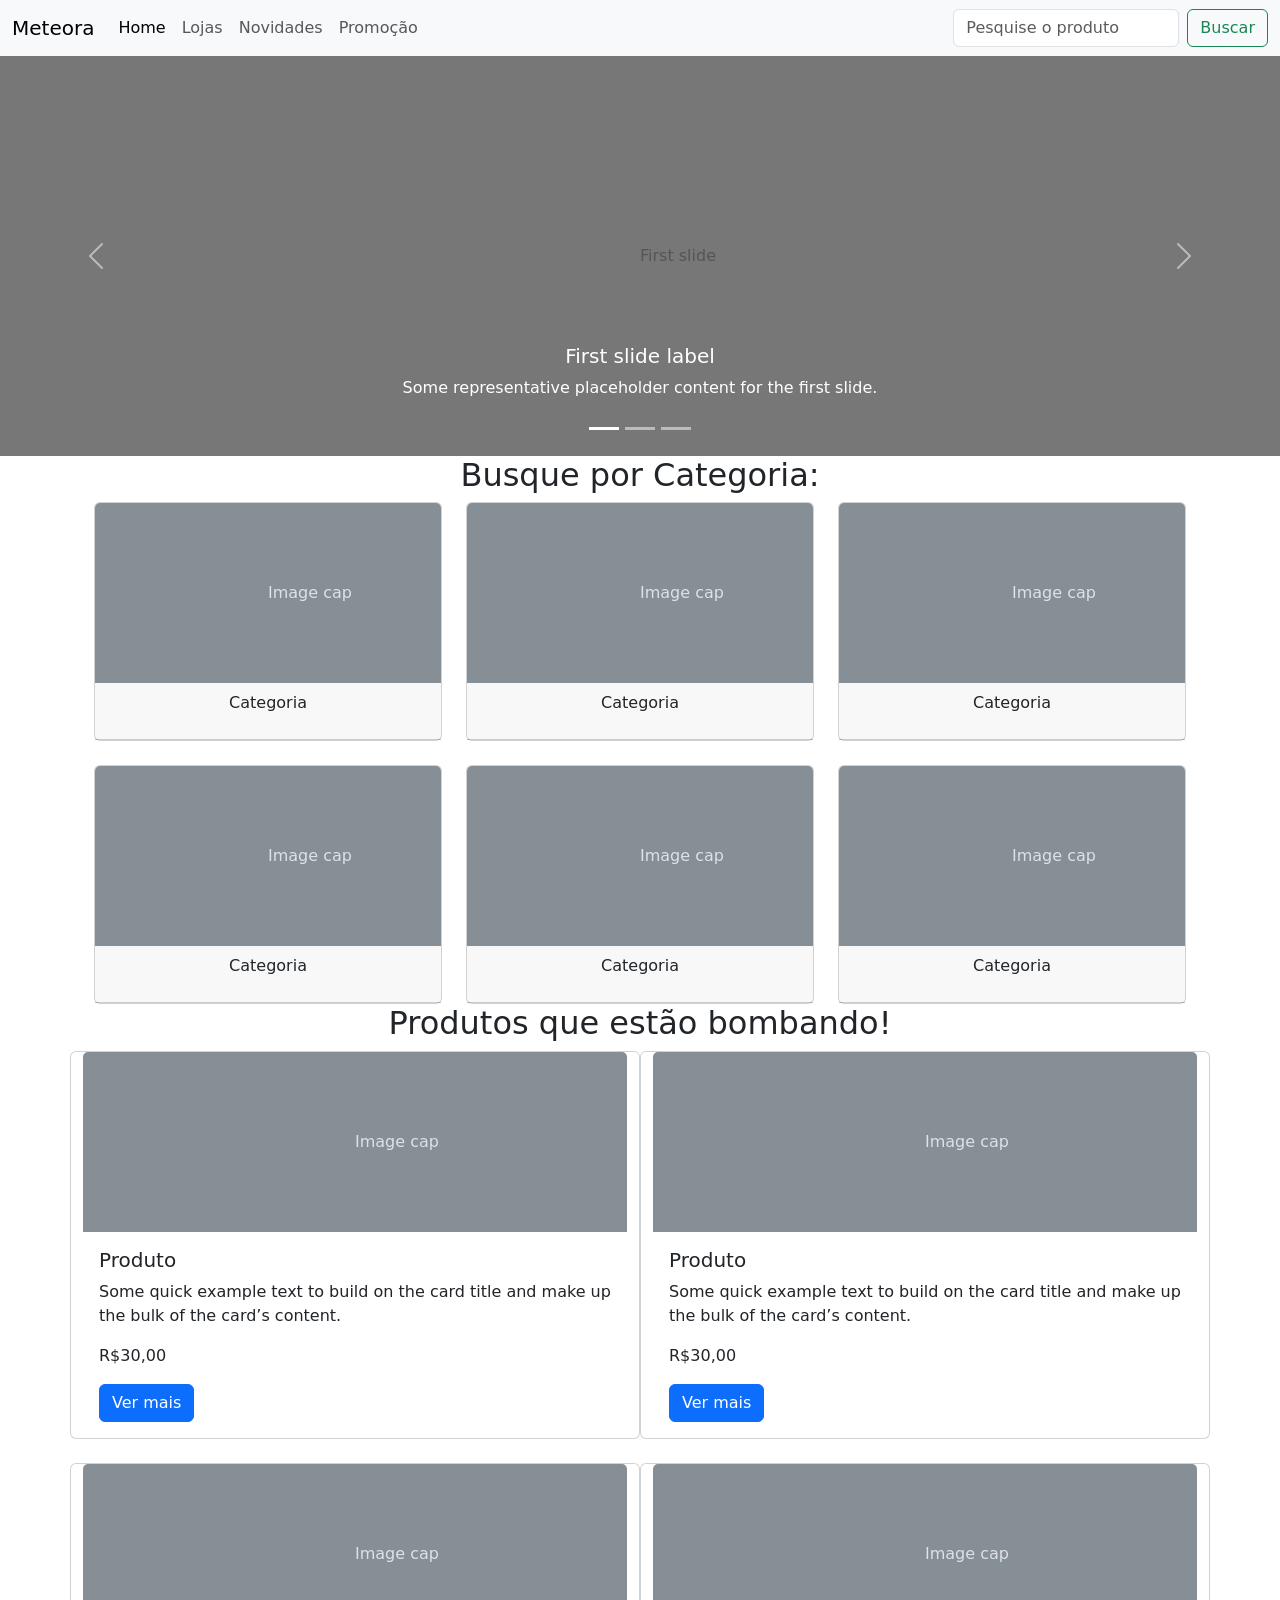
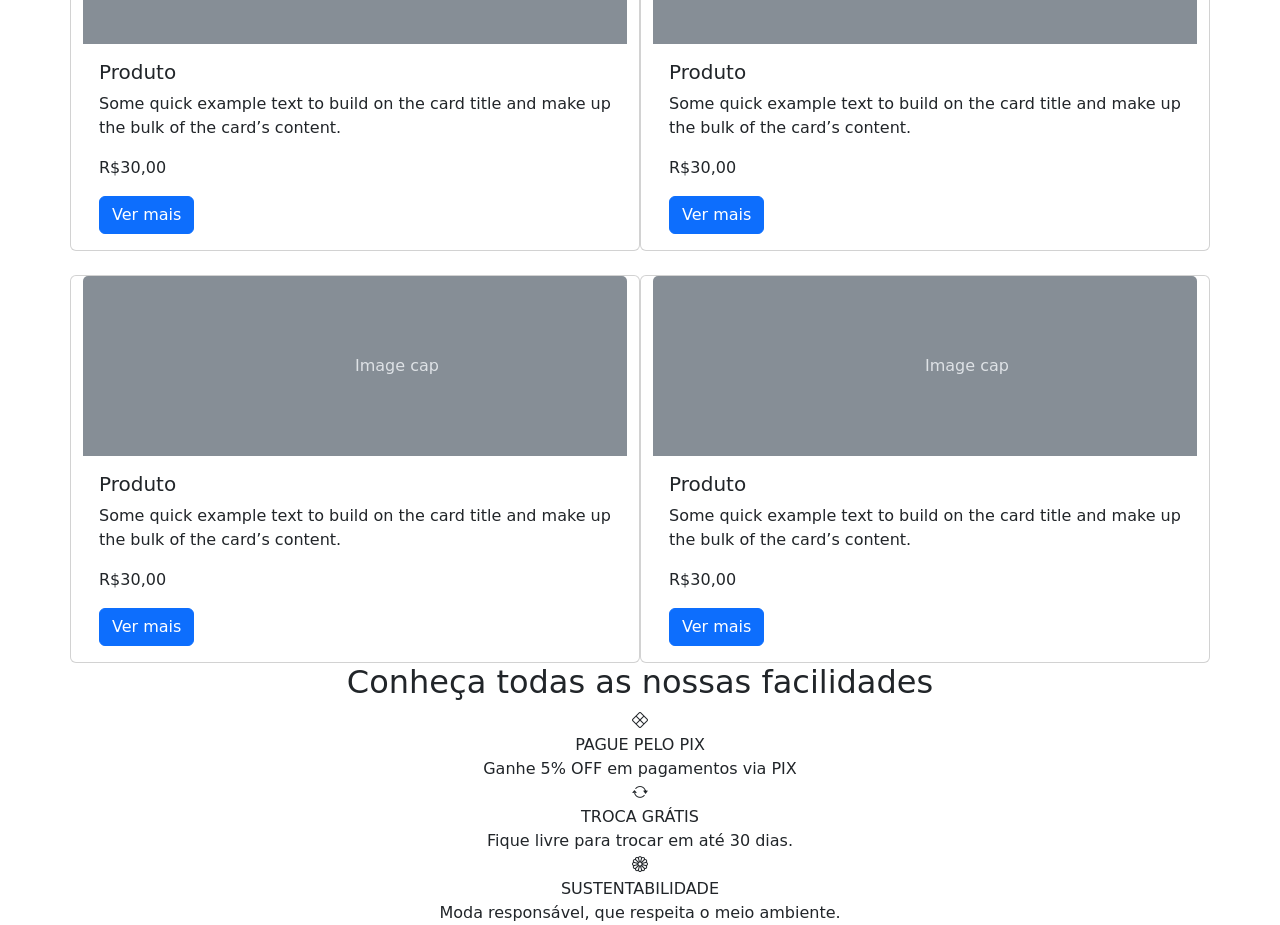
==== index.html @ 8bb3e73a "Adicionando arquivos iniciais" ====
<!DOCTYPE html>
<html lang="pt_BR">

<head>
    <meta charset="UTF-8">
    <meta name="viewport" content="width=device-width, initial-scale=1.0">
    <title>Meteora</title>
    <link rel="stylesheet" href="https://cdn.jsdelivr.net/npm/bootstrap-icons@1.13.1/font/bootstrap-icons.min.css">
    <link href="https://cdn.jsdelivr.net/npm/bootstrap@5.3.8/dist/css/bootstrap.min.css" rel="stylesheet"
        integrity="sha384-sRIl4kxILFvY47J16cr9ZwB07vP4J8+LH7qKQnuqkuIAvNWLzeN8tE5YBujZqJLB" crossorigin="anonymous">

</head>

<body>

    <nav class="navbar navbar-expand-md bg-body-tertiary">
        <div class="container-fluid">
            <a class="navbar-brand" href="#">Meteora</a>
            <button class="navbar-toggler" type="button" data-bs-toggle="collapse"
                data-bs-target="#navbarSupportedContent" aria-controls="navbarSupportedContent" aria-expanded="false"
                aria-label="Toggle navigation">
                <span class="navbar-toggler-icon"></span>
            </button>
            <div class="collapse navbar-collapse" id="navbarSupportedContent">
                <ul class="navbar-nav me-auto">
                    <li class="nav-item">
                        <a class="nav-link active" aria-current="page" href="#">Home</a>
                    </li>
                    <li class="nav-item">
                        <a class="nav-link" href="#">Lojas</a>
                    </li>
                    <li class="nav-item">
                        <a class="nav-link" href="#">Novidades</a>
                    </li>
                    <li class="nav-item">
                        <a class="nav-link" href="#">Promoção</a>
                    </li>
                    <!-- <li class="nav-item dropdown">
                    <a class="nav-link dropdown-toggle" href="#" role="button" data-bs-toggle="dropdown" aria-expanded="false">
                        Dropdown
                    </a>
                    <ul class="dropdown-menu">
                        <li><a class="dropdown-item" href="#">Action</a></li>
                        <li><a class="dropdown-item" href="#">Another action</a></li>
                        <li><hr class="dropdown-divider"></li>
                        <li><a class="dropdown-item" href="#">Something else here</a></li>
                    </ul>
                    </li> -->

                </ul>
                <form class="d-flex" role="search">
                    <input class="form-control me-2" type="search" placeholder="Pesquise o produto"
                        aria-label="Sear    ch" />
                    <button class="btn btn-outline-success" type="submit">Buscar</button>
                </form>
            </div>
        </div>
    </nav>

    <div id="carouselExampleCaptions" class="carousel slide" data-bs-ride="carousel">
        <div class="carousel-indicators">
            <button type="button" data-bs-target="#carouselExampleCaptions" data-bs-slide-to="0" class="active"
                aria-current="true" aria-label="Slide 1"></button>
            <button type="button" data-bs-target="#carouselExampleCaptions" data-bs-slide-to="1"
                aria-label="Slide 2"></button>
            <button type="button" data-bs-target="#carouselExampleCaptions" data-bs-slide-to="2"
                aria-label="Slide 3"></button>
        </div>
        <div class="carousel-inner">
            <div class="carousel-item active">
                <svg aria-label="Placeholder: First slide"
                    class="bd-placeholder-img bd-placeholder-img-lg d-block w-100" height="400"
                    preserveAspectRatio="xMidYMid slice" role="img" width="800" xmlns="http://www.w3.org/2000/svg">
                    <title>Placeholder</title>
                    <rect width="100%" height="100%" fill="#777"></rect><text x="50%" y="50%" fill="#555"
                        dy=".3em">First slide</text>
                </svg>
                <div class="carousel-caption d-none d-md-block">
                    <h5>First slide label</h5>
                    <p>Some representative placeholder content for the first slide.</p>
                </div>
            </div>
            <div class="carousel-item">
                <svg aria-label="Placeholder: Second slide"
                    class="bd-placeholder-img bd-placeholder-img-lg d-block w-100" height="400"
                    preserveAspectRatio="xMidYMid slice" role="img" width="800" xmlns="http://www.w3.org/2000/svg">
                    <title>Placeholder</title>
                    <rect width="100%" height="100%" fill="#666"></rect><text x="50%" y="50%" fill="#444"
                        dy=".3em">Second slide</text>
                </svg>
                <div class="carousel-caption d-none d-md-block">
                    <h5>Second slide label</h5>
                    <p>Some representative placeholder content for the second slide.</p>
                </div>
            </div>
            <div class="carousel-item">
                <svg aria-label="Placeholder: Third slide"
                    class="bd-placeholder-img bd-placeholder-img-lg d-block w-100" height="400"
                    preserveAspectRatio="xMidYMid slice" role="img" width="800" xmlns="http://www.w3.org/2000/svg">
                    <title>Placeholder</title>
                    <rect width="100%" height="100%" fill="#555"></rect><text x="50%" y="50%" fill="#333"
                        dy=".3em">Third slide</text>
                </svg>
                <div class="carousel-caption d-none d-md-block">
                    <h5>Third slide label</h5>
                    <p>Some representative placeholder content for the third slide.</p>
                </div>
            </div>
        </div>
        <button class="carousel-control-prev" type="button" data-bs-target="#carouselExampleCaptions"
            data-bs-slide="prev">
            <span class="carousel-control-prev-icon" aria-hidden="true"></span>
            <span class="visually-hidden">Previous</span>
        </button>
        <button class="carousel-control-next" type="button" data-bs-target="#carouselExampleCaptions"
            data-bs-slide="next">
            <span class="carousel-control-next-icon" aria-hidden="true"></span>
            <span class="visually-hidden">Next</span>
        </button>
    </div>

    <h2 class="text-center">Busque por Categoria:</h2>

    <div class="container row mx-auto g-4">
        <div class="col-6 col-md-4 col-xxl-2">
            <div class="card">
                <svg aria-label="Placeholder: Image cap" class="bd-placeholder-img card-img-top" height="180"
                    preserveAspectRatio="xMidYMid slice" role="img" width="100%" xmlns="http://www.w3.org/2000/svg">
                    <title>Placeholder</title>
                    <rect width="100%" height="100%" fill="#868e96"></rect><text x="50%" y="50%" fill="#dee2e6"
                        dy=".3em">Image cap</text>
                </svg>

                <div class="card-header">
                    <p class="text-center">Categoria</p>
                </div>
            </div>
        </div>

        <div class="col-6 col-md-4 col-xxl-2">
            <div class="card">
                <svg aria-label="Placeholder: Image cap" class="bd-placeholder-img card-img-top" height="180"
                    preserveAspectRatio="xMidYMid slice" role="img" width="100%" xmlns="http://www.w3.org/2000/svg">
                    <title>Placeholder</title>
                    <rect width="100%" height="100%" fill="#868e96"></rect><text x="50%" y="50%" fill="#dee2e6"
                        dy=".3em">Image cap</text>
                </svg>

                <div class="card-header">
                    <p class="text-center">Categoria</p>
                </div>
            </div>
        </div>


        <div class="col-6 col-md-4 col-xxl-2">
            <div class="card">
                <svg aria-label="Placeholder: Image cap" class="bd-placeholder-img card-img-top" height="180"
                    preserveAspectRatio="xMidYMid slice" role="img" width="100%" xmlns="http://www.w3.org/2000/svg">
                    <title>Placeholder</title>
                    <rect width="100%" height="100%" fill="#868e96"></rect><text x="50%" y="50%" fill="#dee2e6"
                        dy=".3em">Image cap</text>
                </svg>

                <div class="card-header">
                    <p class="text-center">Categoria</p>
                </div>
            </div>
        </div>


        <div class="col-6 col-md-4 col-xxl-2">
            <div class="card">
                <svg aria-label="Placeholder: Image cap" class="bd-placeholder-img card-img-top" height="180"
                    preserveAspectRatio="xMidYMid slice" role="img" width="100%" xmlns="http://www.w3.org/2000/svg">
                    <title>Placeholder</title>
                    <rect width="100%" height="100%" fill="#868e96"></rect><text x="50%" y="50%" fill="#dee2e6"
                        dy=".3em">Image cap</text>
                </svg>

                <div class="card-header">
                    <p class="text-center">Categoria</p>
                </div>
            </div>
        </div>


        <div class="col-6 col-md-4 col-xxl-2">
            <div class="card">
                <svg aria-label="Placeholder: Image cap" class="bd-placeholder-img card-img-top" height="180"
                    preserveAspectRatio="xMidYMid slice" role="img" width="100%" xmlns="http://www.w3.org/2000/svg">
                    <title>Placeholder</title>
                    <rect width="100%" height="100%" fill="#868e96"></rect><text x="50%" y="50%" fill="#dee2e6"
                        dy=".3em">Image cap</text>
                </svg>

                <div class="card-header">
                    <p class="text-center">Categoria</p>
                </div>
            </div>
        </div>


        <div class="col-6 col-md-4 col-xxl-2">
            <div class="card">
                <svg aria-label="Placeholder: Image cap" class="bd-placeholder-img card-img-top" height="180"
                    preserveAspectRatio="xMidYMid slice" role="img" width="100%" xmlns="http://www.w3.org/2000/svg">
                    <title>Placeholder</title>
                    <rect width="100%" height="100%" fill="#868e96"></rect><text x="50%" y="50%" fill="#dee2e6"
                        dy=".3em">Image cap</text>
                </svg>

                <div class="card-header">
                    <p class="text-center">Categoria</p>
                </div>
            </div>
        </div>

    </div>

    <h2 class="text-center">Produtos que estão bombando!</h2>

    <div class="container mx-auto">
        <!-- row cria uma linha no sistema de grids do Bootstrap, ajuda a alinahr os cards lado a lado de forma organizada -->
        <!-- mx-auto centraliza o elemento horizontalmente na pagina, ajustando as margens esquerda e direita para automático -->
        <!-- g-4 (gutter 4) define o espaçamento entre os elementos filhos, o numero 4 representa o tamanho desse espaçamento  -->
        <div class="row g-4">
            <div class="card col-12 col-md-6 col-xxl-4">
                <svg aria-label="Placeholder: Image cap" class="bd-placeholder-img card-img-top" height="180"
                    preserveAspectRatio="xMidYMid slice" role="img" width="100%" xmlns="http://www.w3.org/2000/svg">
                    <title>Placeholder</title>
                    <rect width="100%" height="100%" fill="#868e96"></rect><text x="50%" y="50%" fill="#dee2e6"
                        dy=".3em">Image cap</text>
                </svg>
                <div class="card-body">
                    <h5 class="card-title">Produto</h5>
                    <p class="card-text">Some quick example text to build on the card title and make up the bulk of the
                        card’s content.</p>
                    <p>R$30,00</p>
                    <a href="#" class="btn btn-primary">Ver mais</a>
                </div>
            </div>

            <div class="card col-12 col-md-6 col-xxl-4">
                <svg aria-label="Placeholder: Image cap" class="bd-placeholder-img card-img-top" height="180"
                    preserveAspectRatio="xMidYMid slice" role="img" width="100%" xmlns="http://www.w3.org/2000/svg">
                    <title>Placeholder</title>
                    <rect width="100%" height="100%" fill="#868e96"></rect><text x="50%" y="50%" fill="#dee2e6"
                        dy=".3em">Image cap</text>
                </svg>
                <div class="card-body">
                    <h5 class="card-title">Produto</h5>
                    <p class="card-text">Some quick example text to build on the card title and make up the bulk of the
                        card’s content.</p>
                    <p>R$30,00</p>
                    <a href="#" class="btn btn-primary">Ver mais</a>
                </div>
            </div>

            <div class="card col-12 col-md-6 col-xxl-4">
                <svg aria-label="Placeholder: Image cap" class="bd-placeholder-img card-img-top" height="180"
                    preserveAspectRatio="xMidYMid slice" role="img" width="100%" xmlns="http://www.w3.org/2000/svg">
                    <title>Placeholder</title>
                    <rect width="100%" height="100%" fill="#868e96"></rect><text x="50%" y="50%" fill="#dee2e6"
                        dy=".3em">Image cap</text>
                </svg>
                <div class="card-body">
                    <h5 class="card-title">Produto</h5>
                    <p class="card-text">Some quick example text to build on the card title and make up the bulk of the
                        card’s content.</p>
                    <p>R$30,00</p>
                    <a href="#" class="btn btn-primary">Ver mais</a>
                </div>
            </div>

            <div class="card col-12 col-md-6 col-xxl-4">
                <svg aria-label="Placeholder: Image cap" class="bd-placeholder-img card-img-top" height="180"
                    preserveAspectRatio="xMidYMid slice" role="img" width="100%" xmlns="http://www.w3.org/2000/svg">
                    <title>Placeholder</title>
                    <rect width="100%" height="100%" fill="#868e96"></rect><text x="50%" y="50%" fill="#dee2e6"
                        dy=".3em">Image cap</text>
                </svg>
                <div class="card-body">
                    <h5 class="card-title">Produto</h5>
                    <p class="card-text">Some quick example text to build on the card title and make up the bulk of the
                        card’s content.</p>
                    <p>R$30,00</p>
                    <a href="#" class="btn btn-primary">Ver mais</a>
                </div>
            </div>

            <div class="card col-12 col-md-6 col-xxl-4">
                <svg aria-label="Placeholder: Image cap" class="bd-placeholder-img card-img-top" height="180"
                    preserveAspectRatio="xMidYMid slice" role="img" width="100%" xmlns="http://www.w3.org/2000/svg">
                    <title>Placeholder</title>
                    <rect width="100%" height="100%" fill="#868e96"></rect><text x="50%" y="50%" fill="#dee2e6"
                        dy=".3em">Image cap</text>
                </svg>
                <div class="card-body">
                    <h5 class="card-title">Produto</h5>
                    <p class="card-text">Some quick example text to build on the card title and make up the bulk of the
                        card’s content.</p>
                    <p>R$30,00</p>
                    <a href="#" class="btn btn-primary">Ver mais</a>
                </div>
            </div>

            <div class="card col-12 col-md-6 col-xxl-4">
                <svg aria-label="Placeholder: Image cap" class="bd-placeholder-img card-img-top" height="180"
                    preserveAspectRatio="xMidYMid slice" role="img" width="100%" xmlns="http://www.w3.org/2000/svg">
                    <title>Placeholder</title>
                    <rect width="100%" height="100%" fill="#868e96"></rect><text x="50%" y="50%" fill="#dee2e6"
                        dy=".3em">Image cap</text>
                </svg>
                <div class="card-body">
                    <h5 class="card-title">Produto</h5>
                    <p class="card-text">Some quick example text to build on the card title and make up the bulk of the
                        card’s content.</p>
                    <p>R$30,00</p>
                    <a href="#" class="btn btn-primary">Ver mais</a>
                </div>
            </div>
        </div>
    </div>

    <section class="text-center">
        <h2>Conheça todas as nossas facilidades</h2>

        <div>
            <div><i class="bi bi-x-diamond"></i></div>
            <div>PAGUE PELO PIX</div>
            <div>Ganhe 5% OFF em
                pagamentos via PIX</div>
        </div>
        <div>
            <div><i class="bi bi-arrow-repeat"></i></div>
            <div>TROCA GRÁTIS</div>
            <div>Fique livre para trocar em até 30 dias.</div>
        </div>
        <div>
            <div><i class="bi bi-flower1"></i></div>
            <div>SUSTENTABILIDADE</div>
            <div>Moda responsável, que respeita o meio ambiente.</div>
        </div>

    </section>

    <script src="https://cdn.jsdelivr.net/npm/bootstrap@5.3.8/dist/js/bootstrap.bundle.min.js"
        integrity="sha384-FKyoEForCGlyvwx9Hj09JcYn3nv7wiPVlz7YYwJrWVcXK/BmnVDxM+D2scQbITxI"
        crossorigin="anonymous"></script>
</body>

</html>
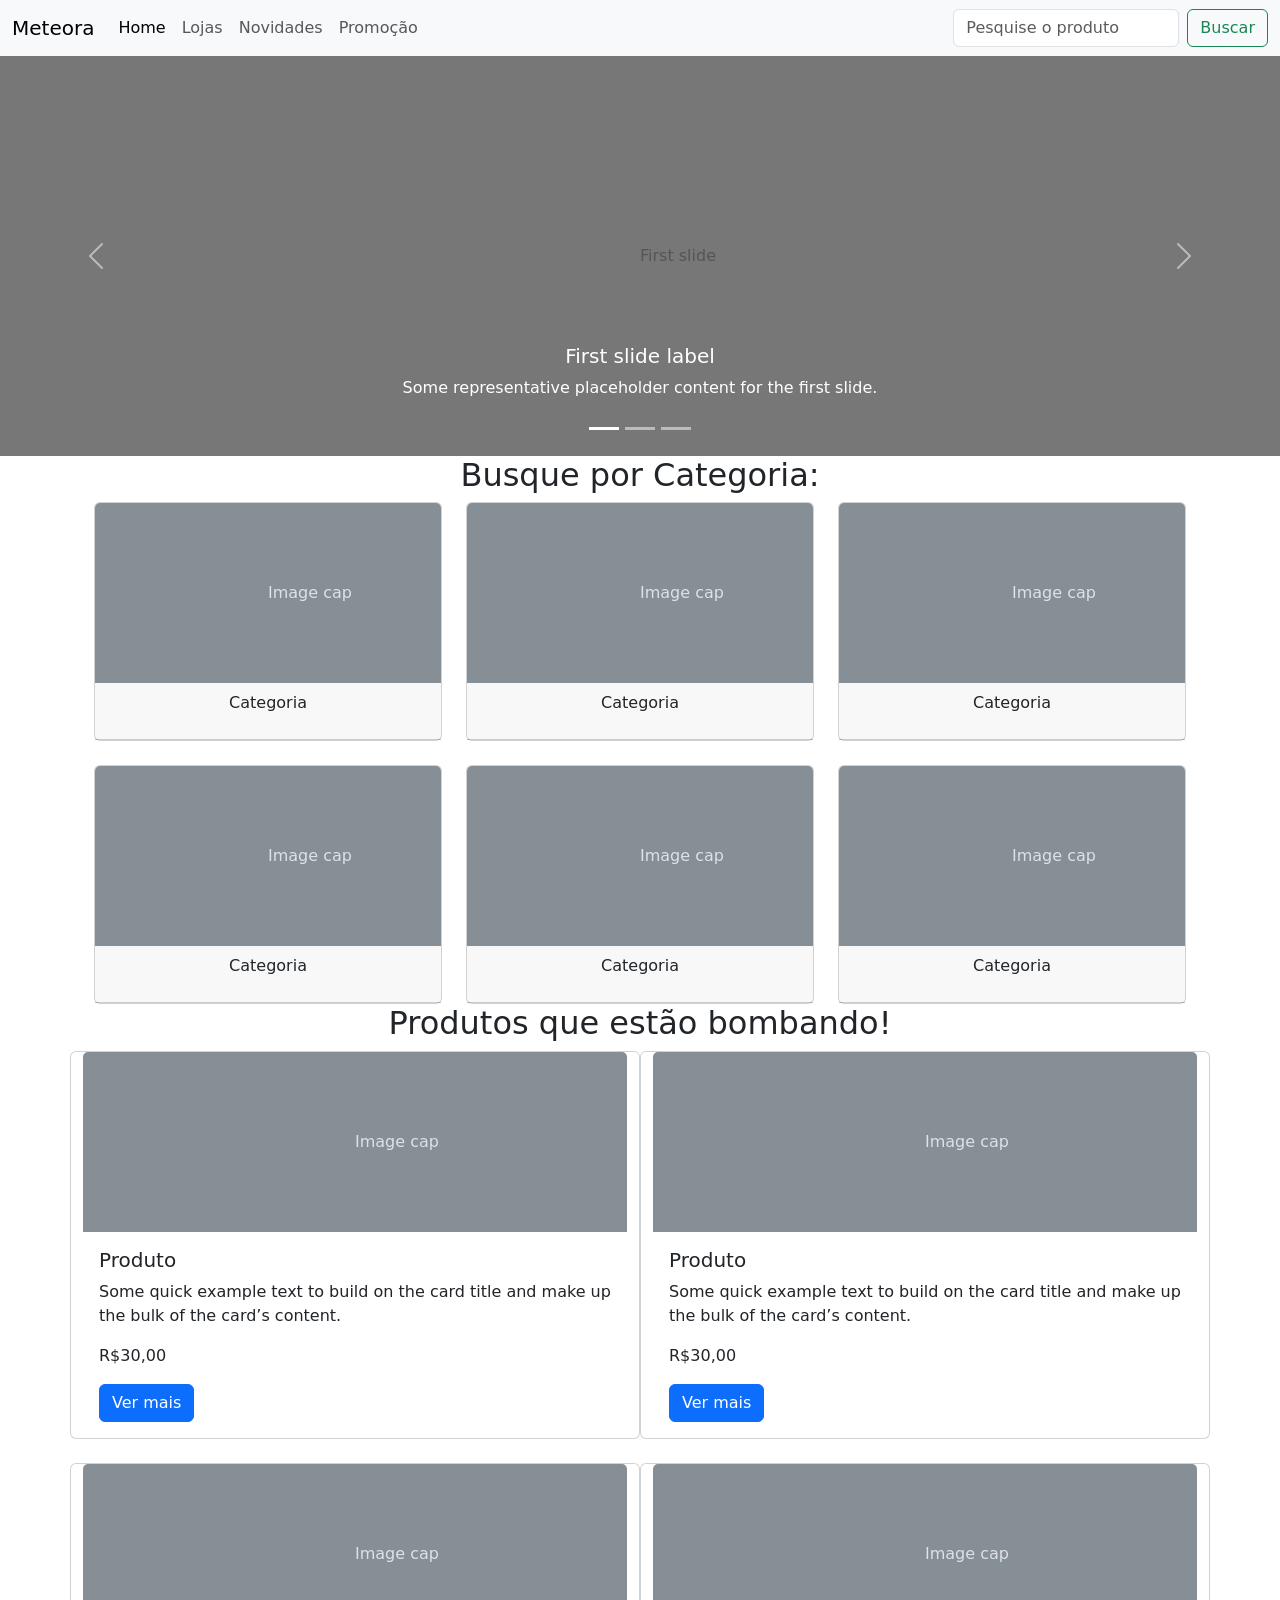
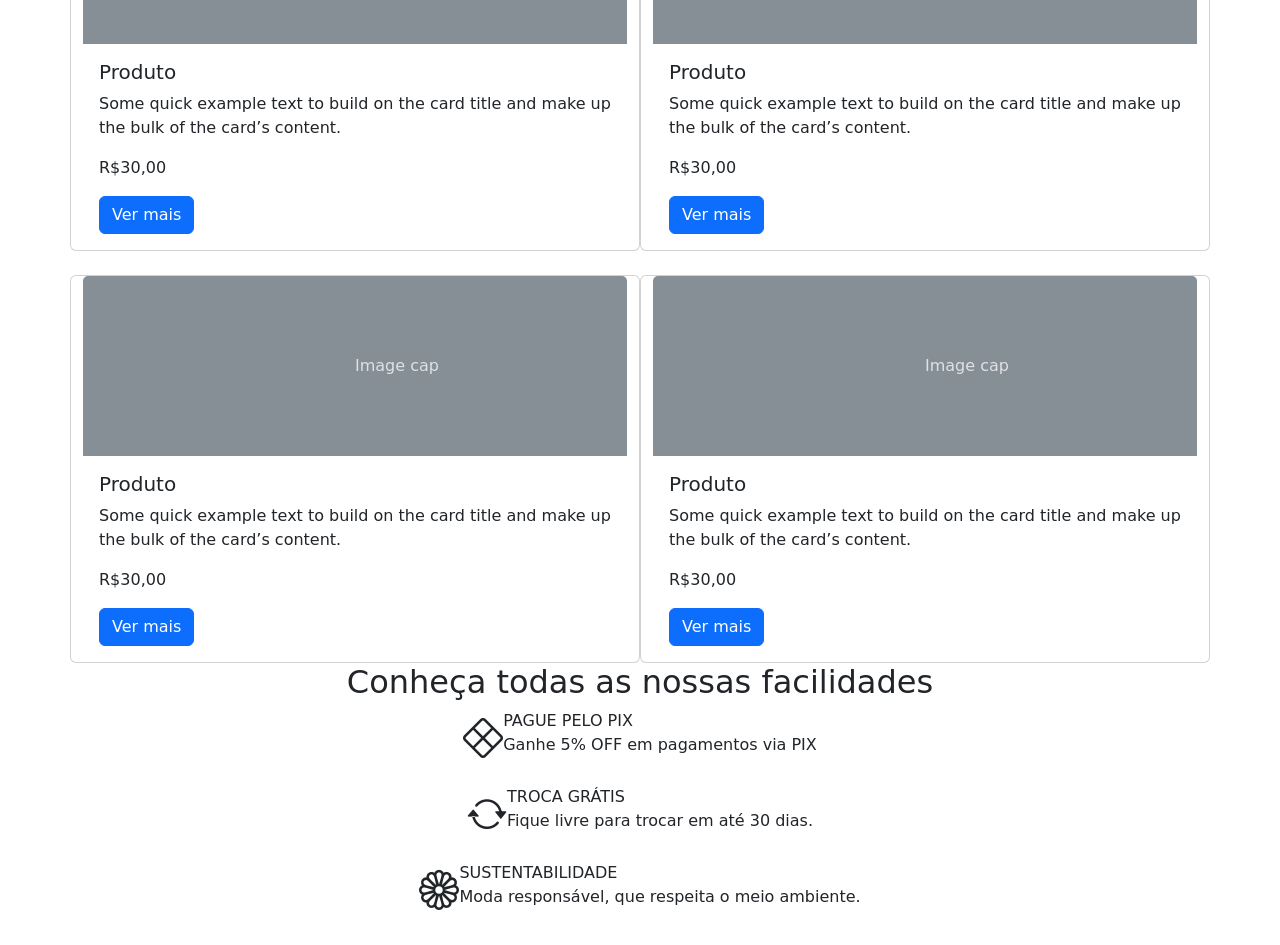
==== commit 4d4970df: "Adição de implementações para o campo "Conheça nossas facilidades"" ====
--- a/index.html
+++ b/index.html
@@ -323,26 +323,33 @@
         </div>
     </div>
 
-    <section class="text-center">
-        <h2>Conheça todas as nossas facilidades</h2>
-
-        <div>
-            <div><i class="bi bi-x-diamond"></i></div>
-            <div>PAGUE PELO PIX</div>
-            <div>Ganhe 5% OFF em
-                pagamentos via PIX</div>
-        </div>
-        <div>
-            <div><i class="bi bi-arrow-repeat"></i></div>
-            <div>TROCA GRÁTIS</div>
-            <div>Fique livre para trocar em até 30 dias.</div>
-        </div>
-        <div>
-            <div><i class="bi bi-flower1"></i></div>
-            <div>SUSTENTABILIDADE</div>
-            <div>Moda responsável, que respeita o meio ambiente.</div>
-        </div>
-
+    <section class="pb-4">
+        <h2 class="text-center">Conheça todas as nossas facilidades</h2>
+
+        <div class="d-flex flex-column align-items-center gap-3">
+            <div class="divs-facilidades d-flex">
+                <div><i class="bi bi-x-diamond fs-1"></i></div>
+                <div>
+                    <div>PAGUE PELO PIX</div>
+                    <div class="texto-menor ms-13">Ganhe 5% OFF em
+                        pagamentos via PIX</div>
+                </div>
+            </div>
+            <div class="divs-facilidades d-flex">
+                <div><i class="bi bi-arrow-repeat fs-1"></i></div>
+                <div>
+                    <div>TROCA GRÁTIS</div>
+                    <div class="texto-menor ms-13">Fique livre para trocar em até 30 dias.</div>
+                </div>
+            </div>
+            <div class="divs-facilidades d-flex">
+                <div><i class="bi bi-flower1 fs-1"></i></div>
+                <div>
+                    <div>SUSTENTABILIDADE</div>
+                    <div class="texto-menor ms-13">Moda responsável, que respeita o meio ambiente.</div>
+                </div>
+            </div>
+        </div>
     </section>
 
     <script src="https://cdn.jsdelivr.net/npm/bootstrap@5.3.8/dist/js/bootstrap.bundle.min.js"
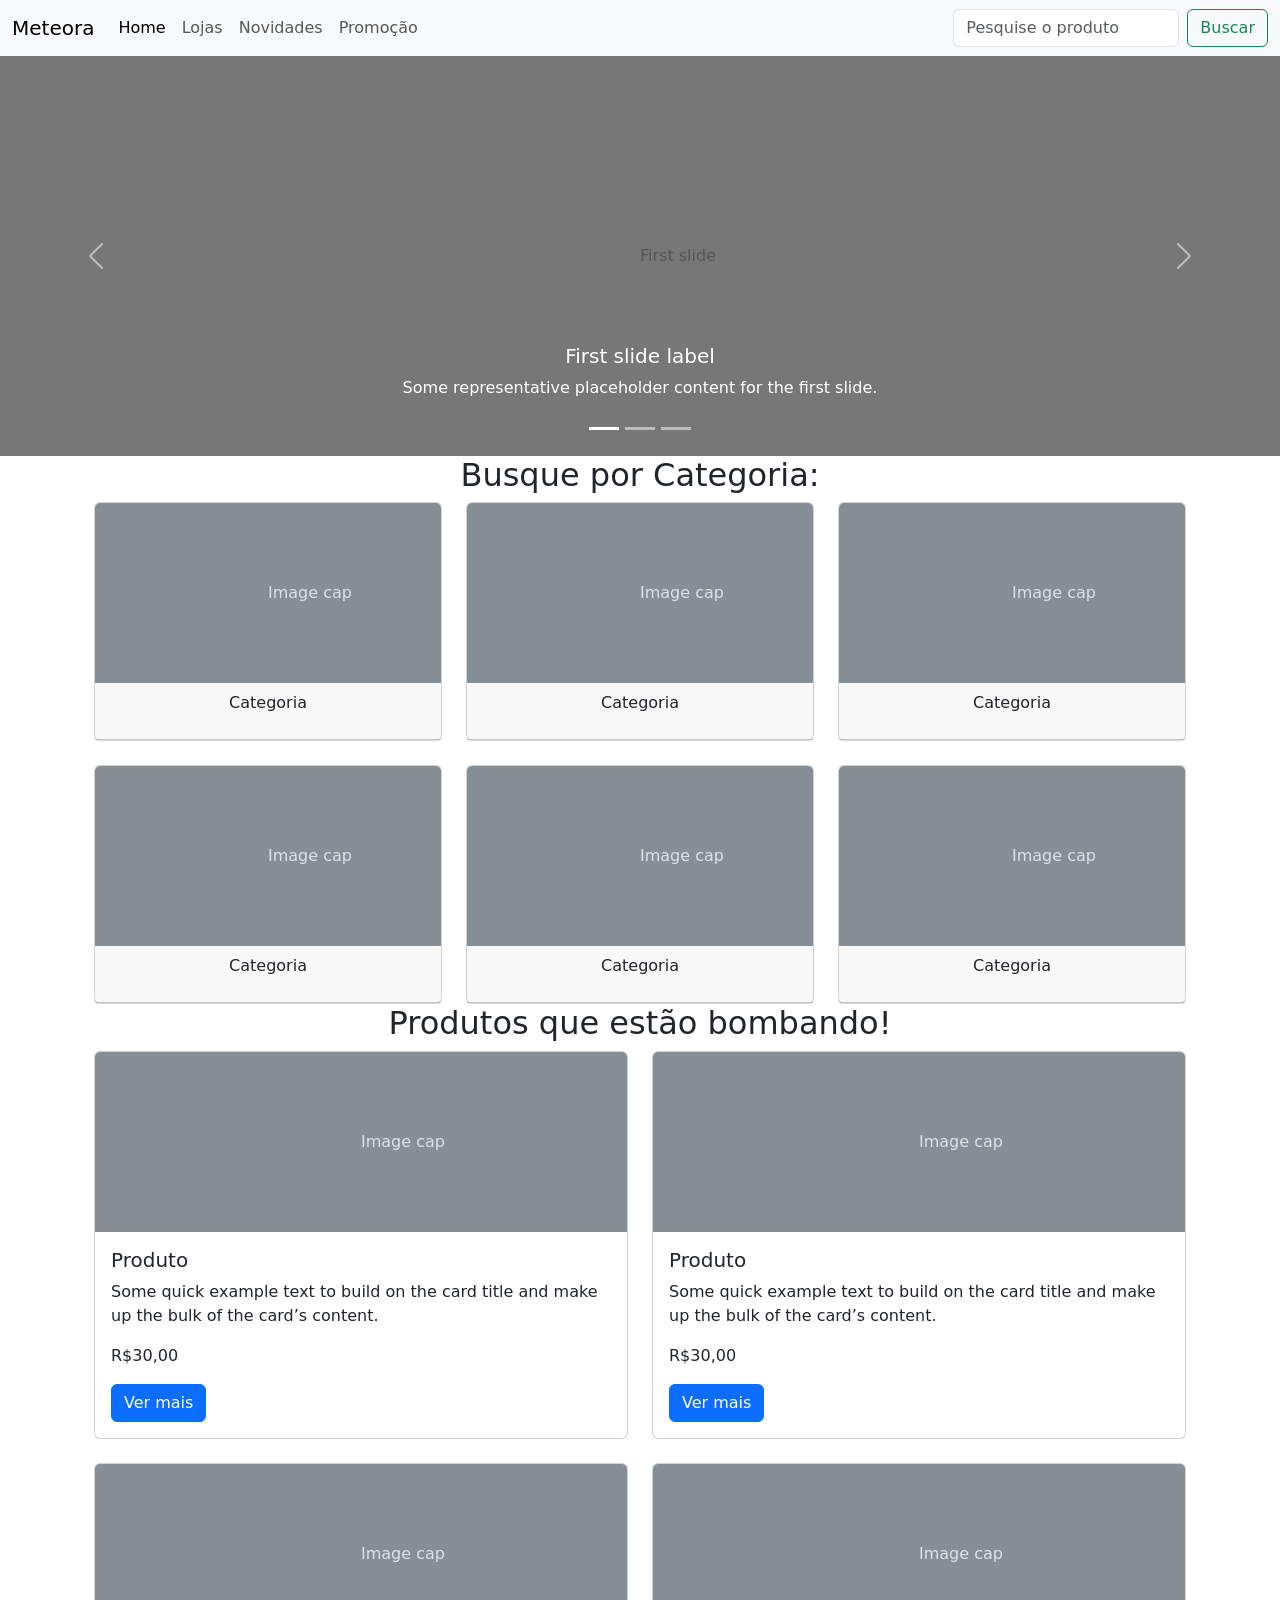
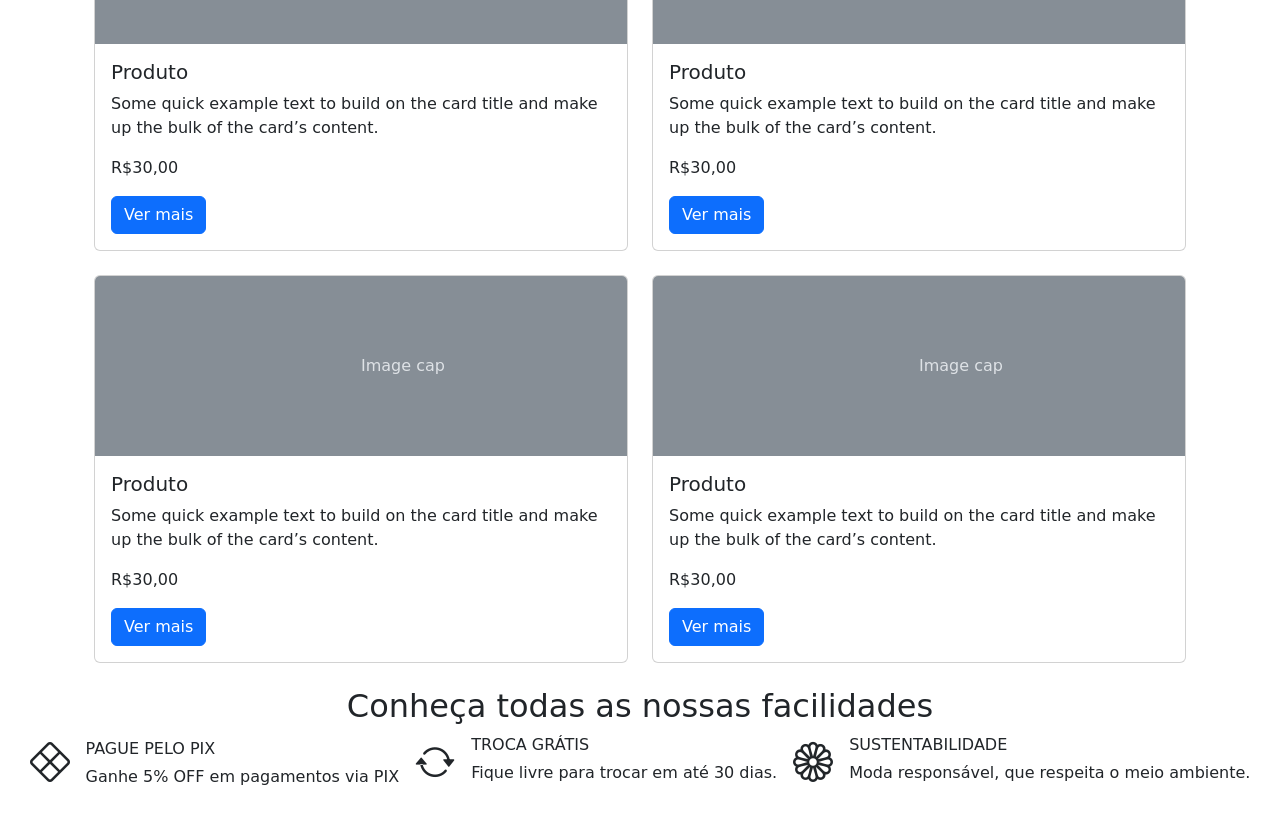
==== commit 52d62187: "Ajustes dos cards "Produtos bombando" e "Conheça facilidades"" ====
--- a/index.html
+++ b/index.html
@@ -220,133 +220,151 @@
 
     <h2 class="text-center">Produtos que estão bombando!</h2>
 
-    <div class="container mx-auto">
+    <div class="container row mx-auto">
         <!-- row cria uma linha no sistema de grids do Bootstrap, ajuda a alinahr os cards lado a lado de forma organizada -->
         <!-- mx-auto centraliza o elemento horizontalmente na pagina, ajustando as margens esquerda e direita para automático -->
         <!-- g-4 (gutter 4) define o espaçamento entre os elementos filhos, o numero 4 representa o tamanho desse espaçamento  -->
-        <div class="row g-4">
-            <div class="card col-12 col-md-6 col-xxl-4">
-                <svg aria-label="Placeholder: Image cap" class="bd-placeholder-img card-img-top" height="180"
-                    preserveAspectRatio="xMidYMid slice" role="img" width="100%" xmlns="http://www.w3.org/2000/svg">
-                    <title>Placeholder</title>
-                    <rect width="100%" height="100%" fill="#868e96"></rect><text x="50%" y="50%" fill="#dee2e6"
-                        dy=".3em">Image cap</text>
-                </svg>
-                <div class="card-body">
-                    <h5 class="card-title">Produto</h5>
-                    <p class="card-text">Some quick example text to build on the card title and make up the bulk of the
-                        card’s content.</p>
-                    <p>R$30,00</p>
-                    <a href="#" class="btn btn-primary">Ver mais</a>
-                </div>
-            </div>
-
-            <div class="card col-12 col-md-6 col-xxl-4">
-                <svg aria-label="Placeholder: Image cap" class="bd-placeholder-img card-img-top" height="180"
-                    preserveAspectRatio="xMidYMid slice" role="img" width="100%" xmlns="http://www.w3.org/2000/svg">
-                    <title>Placeholder</title>
-                    <rect width="100%" height="100%" fill="#868e96"></rect><text x="50%" y="50%" fill="#dee2e6"
-                        dy=".3em">Image cap</text>
-                </svg>
-                <div class="card-body">
-                    <h5 class="card-title">Produto</h5>
-                    <p class="card-text">Some quick example text to build on the card title and make up the bulk of the
-                        card’s content.</p>
-                    <p>R$30,00</p>
-                    <a href="#" class="btn btn-primary">Ver mais</a>
-                </div>
-            </div>
-
-            <div class="card col-12 col-md-6 col-xxl-4">
-                <svg aria-label="Placeholder: Image cap" class="bd-placeholder-img card-img-top" height="180"
-                    preserveAspectRatio="xMidYMid slice" role="img" width="100%" xmlns="http://www.w3.org/2000/svg">
-                    <title>Placeholder</title>
-                    <rect width="100%" height="100%" fill="#868e96"></rect><text x="50%" y="50%" fill="#dee2e6"
-                        dy=".3em">Image cap</text>
-                </svg>
-                <div class="card-body">
-                    <h5 class="card-title">Produto</h5>
-                    <p class="card-text">Some quick example text to build on the card title and make up the bulk of the
-                        card’s content.</p>
-                    <p>R$30,00</p>
-                    <a href="#" class="btn btn-primary">Ver mais</a>
-                </div>
-            </div>
-
-            <div class="card col-12 col-md-6 col-xxl-4">
-                <svg aria-label="Placeholder: Image cap" class="bd-placeholder-img card-img-top" height="180"
-                    preserveAspectRatio="xMidYMid slice" role="img" width="100%" xmlns="http://www.w3.org/2000/svg">
-                    <title>Placeholder</title>
-                    <rect width="100%" height="100%" fill="#868e96"></rect><text x="50%" y="50%" fill="#dee2e6"
-                        dy=".3em">Image cap</text>
-                </svg>
-                <div class="card-body">
-                    <h5 class="card-title">Produto</h5>
-                    <p class="card-text">Some quick example text to build on the card title and make up the bulk of the
-                        card’s content.</p>
-                    <p>R$30,00</p>
-                    <a href="#" class="btn btn-primary">Ver mais</a>
-                </div>
-            </div>
-
-            <div class="card col-12 col-md-6 col-xxl-4">
-                <svg aria-label="Placeholder: Image cap" class="bd-placeholder-img card-img-top" height="180"
-                    preserveAspectRatio="xMidYMid slice" role="img" width="100%" xmlns="http://www.w3.org/2000/svg">
-                    <title>Placeholder</title>
-                    <rect width="100%" height="100%" fill="#868e96"></rect><text x="50%" y="50%" fill="#dee2e6"
-                        dy=".3em">Image cap</text>
-                </svg>
-                <div class="card-body">
-                    <h5 class="card-title">Produto</h5>
-                    <p class="card-text">Some quick example text to build on the card title and make up the bulk of the
-                        card’s content.</p>
-                    <p>R$30,00</p>
-                    <a href="#" class="btn btn-primary">Ver mais</a>
-                </div>
-            </div>
-
-            <div class="card col-12 col-md-6 col-xxl-4">
-                <svg aria-label="Placeholder: Image cap" class="bd-placeholder-img card-img-top" height="180"
-                    preserveAspectRatio="xMidYMid slice" role="img" width="100%" xmlns="http://www.w3.org/2000/svg">
-                    <title>Placeholder</title>
-                    <rect width="100%" height="100%" fill="#868e96"></rect><text x="50%" y="50%" fill="#dee2e6"
-                        dy=".3em">Image cap</text>
-                </svg>
-                <div class="card-body">
-                    <h5 class="card-title">Produto</h5>
-                    <p class="card-text">Some quick example text to build on the card title and make up the bulk of the
-                        card’s content.</p>
-                    <p>R$30,00</p>
-                    <a href="#" class="btn btn-primary">Ver mais</a>
-                </div>
-            </div>
-        </div>
+        <div class="col-12 col-md-6 col-xxl-4 pb-4">
+            <div class="card">
+                <svg aria-label="Placeholder: Image cap" class="bd-placeholder-img card-img-top" height="180"
+                    preserveAspectRatio="xMidYMid slice" role="img" width="100%" xmlns="http://www.w3.org/2000/svg">
+                    <title>Placeholder</title>
+                    <rect width="100%" height="100%" fill="#868e96"></rect><text x="50%" y="50%" fill="#dee2e6"
+                        dy=".3em">Image cap</text>
+                </svg>
+                <div class="card-body">
+                    <h5 class="card-title">Produto</h5>
+                    <p class="card-text">Some quick example text to build on the card title and make up the bulk of
+                        the
+                        card’s content.</p>
+                    <p>R$30,00</p>
+                    <a href="#" class="btn btn-primary">Ver mais</a>
+                </div>
+            </div>
+        </div>
+
+
+        <div class="col-12 col-md-6 col-xxl-4 pb-4">
+            <div class="card">
+                <svg aria-label="Placeholder: Image cap" class="bd-placeholder-img card-img-top" height="180"
+                    preserveAspectRatio="xMidYMid slice" role="img" width="100%" xmlns="http://www.w3.org/2000/svg">
+                    <title>Placeholder</title>
+                    <rect width="100%" height="100%" fill="#868e96"></rect><text x="50%" y="50%" fill="#dee2e6"
+                        dy=".3em">Image cap</text>
+                </svg>
+                <div class="card-body">
+                    <h5 class="card-title">Produto</h5>
+                    <p class="card-text">Some quick example text to build on the card title and make up the bulk of
+                        the
+                        card’s content.</p>
+                    <p>R$30,00</p>
+                    <a href="#" class="btn btn-primary">Ver mais</a>
+                </div>
+            </div>
+        </div>
+
+        <div class="col-12 col-md-6 col-xxl-4 pb-4">
+            <div class="card">
+                <svg aria-label="Placeholder: Image cap" class="bd-placeholder-img card-img-top" height="180"
+                    preserveAspectRatio="xMidYMid slice" role="img" width="100%" xmlns="http://www.w3.org/2000/svg">
+                    <title>Placeholder</title>
+                    <rect width="100%" height="100%" fill="#868e96"></rect><text x="50%" y="50%" fill="#dee2e6"
+                        dy=".3em">Image cap</text>
+                </svg>
+                <div class="card-body">
+                    <h5 class="card-title">Produto</h5>
+                    <p class="card-text">Some quick example text to build on the card title and make up the bulk of
+                        the
+                        card’s content.</p>
+                    <p>R$30,00</p>
+                    <a href="#" class="btn btn-primary">Ver mais</a>
+                </div>
+            </div>
+        </div>
+
+        <div class="col-12 col-md-6 col-xxl-4 pb-4">
+            <div class="card">
+                <svg aria-label="Placeholder: Image cap" class="bd-placeholder-img card-img-top" height="180"
+                    preserveAspectRatio="xMidYMid slice" role="img" width="100%" xmlns="http://www.w3.org/2000/svg">
+                    <title>Placeholder</title>
+                    <rect width="100%" height="100%" fill="#868e96"></rect><text x="50%" y="50%" fill="#dee2e6"
+                        dy=".3em">Image cap</text>
+                </svg>
+                <div class="card-body">
+                    <h5 class="card-title">Produto</h5>
+                    <p class="card-text">Some quick example text to build on the card title and make up the bulk of
+                        the
+                        card’s content.</p>
+                    <p>R$30,00</p>
+                    <a href="#" class="btn btn-primary">Ver mais</a>
+                </div>
+            </div>
+        </div>
+
+        <div class="col-12 col-md-6 col-xxl-4 pb-4">
+            <div class="card">
+                <svg aria-label="Placeholder: Image cap" class="bd-placeholder-img card-img-top" height="180"
+                    preserveAspectRatio="xMidYMid slice" role="img" width="100%" xmlns="http://www.w3.org/2000/svg">
+                    <title>Placeholder</title>
+                    <rect width="100%" height="100%" fill="#868e96"></rect><text x="50%" y="50%" fill="#dee2e6"
+                        dy=".3em">Image cap</text>
+                </svg>
+                <div class="card-body">
+                    <h5 class="card-title">Produto</h5>
+                    <p class="card-text">Some quick example text to build on the card title and make up the bulk of
+                        the
+                        card’s content.</p>
+                    <p>R$30,00</p>
+                    <a href="#" class="btn btn-primary">Ver mais</a>
+                </div>
+            </div>
+        </div>
+
+        <div class="col-12 col-md-6 col-xxl-4 pb-4">
+            <div class="card">
+                <svg aria-label="Placeholder: Image cap" class="bd-placeholder-img card-img-top" height="180"
+                    preserveAspectRatio="xMidYMid slice" role="img" width="100%" xmlns="http://www.w3.org/2000/svg">
+                    <title>Placeholder</title>
+                    <rect width="100%" height="100%" fill="#868e96"></rect><text x="50%" y="50%" fill="#dee2e6"
+                        dy=".3em">Image cap</text>
+                </svg>
+                <div class="card-body">
+                    <h5 class="card-title">Produto</h5>
+                    <p class="card-text">Some quick example text to build on the card title and make up the bulk of
+                        the
+                        card’s content.</p>
+                    <p>R$30,00</p>
+                    <a href="#" class="btn btn-primary">Ver mais</a>
+                </div>
+            </div>
+        </div>
+    </div>
     </div>
 
     <section class="pb-4">
         <h2 class="text-center">Conheça todas as nossas facilidades</h2>
 
-        <div class="d-flex flex-column align-items-center gap-3">
-            <div class="divs-facilidades d-flex">
+        <div class="d-flex flex-column flex-lg-row align-items-center justify-content-center gap-3">
+            <div class="divs-facilidades d-flex align-items-center">
                 <div><i class="bi bi-x-diamond fs-1"></i></div>
                 <div>
-                    <div>PAGUE PELO PIX</div>
-                    <div class="texto-menor ms-13">Ganhe 5% OFF em
+                    <div class="ms-3 mb-1">PAGUE PELO PIX</div>
+                    <div class="texto-menor ms-3">Ganhe 5% OFF em
                         pagamentos via PIX</div>
                 </div>
             </div>
             <div class="divs-facilidades d-flex">
                 <div><i class="bi bi-arrow-repeat fs-1"></i></div>
                 <div>
-                    <div>TROCA GRÁTIS</div>
-                    <div class="texto-menor ms-13">Fique livre para trocar em até 30 dias.</div>
+                    <div class="ms-3 mb-1">TROCA GRÁTIS</div>
+                    <div class="texto-menor ms-3">Fique livre para trocar em até 30 dias.</div>
                 </div>
             </div>
             <div class="divs-facilidades d-flex">
                 <div><i class="bi bi-flower1 fs-1"></i></div>
                 <div>
-                    <div>SUSTENTABILIDADE</div>
-                    <div class="texto-menor ms-13">Moda responsável, que respeita o meio ambiente.</div>
+                    <div class="ms-3 mb-1">SUSTENTABILIDADE</div>
+                    <div class="texto-menor ms-3">Moda responsável, que respeita o meio ambiente.</div>
                 </div>
             </div>
         </div>
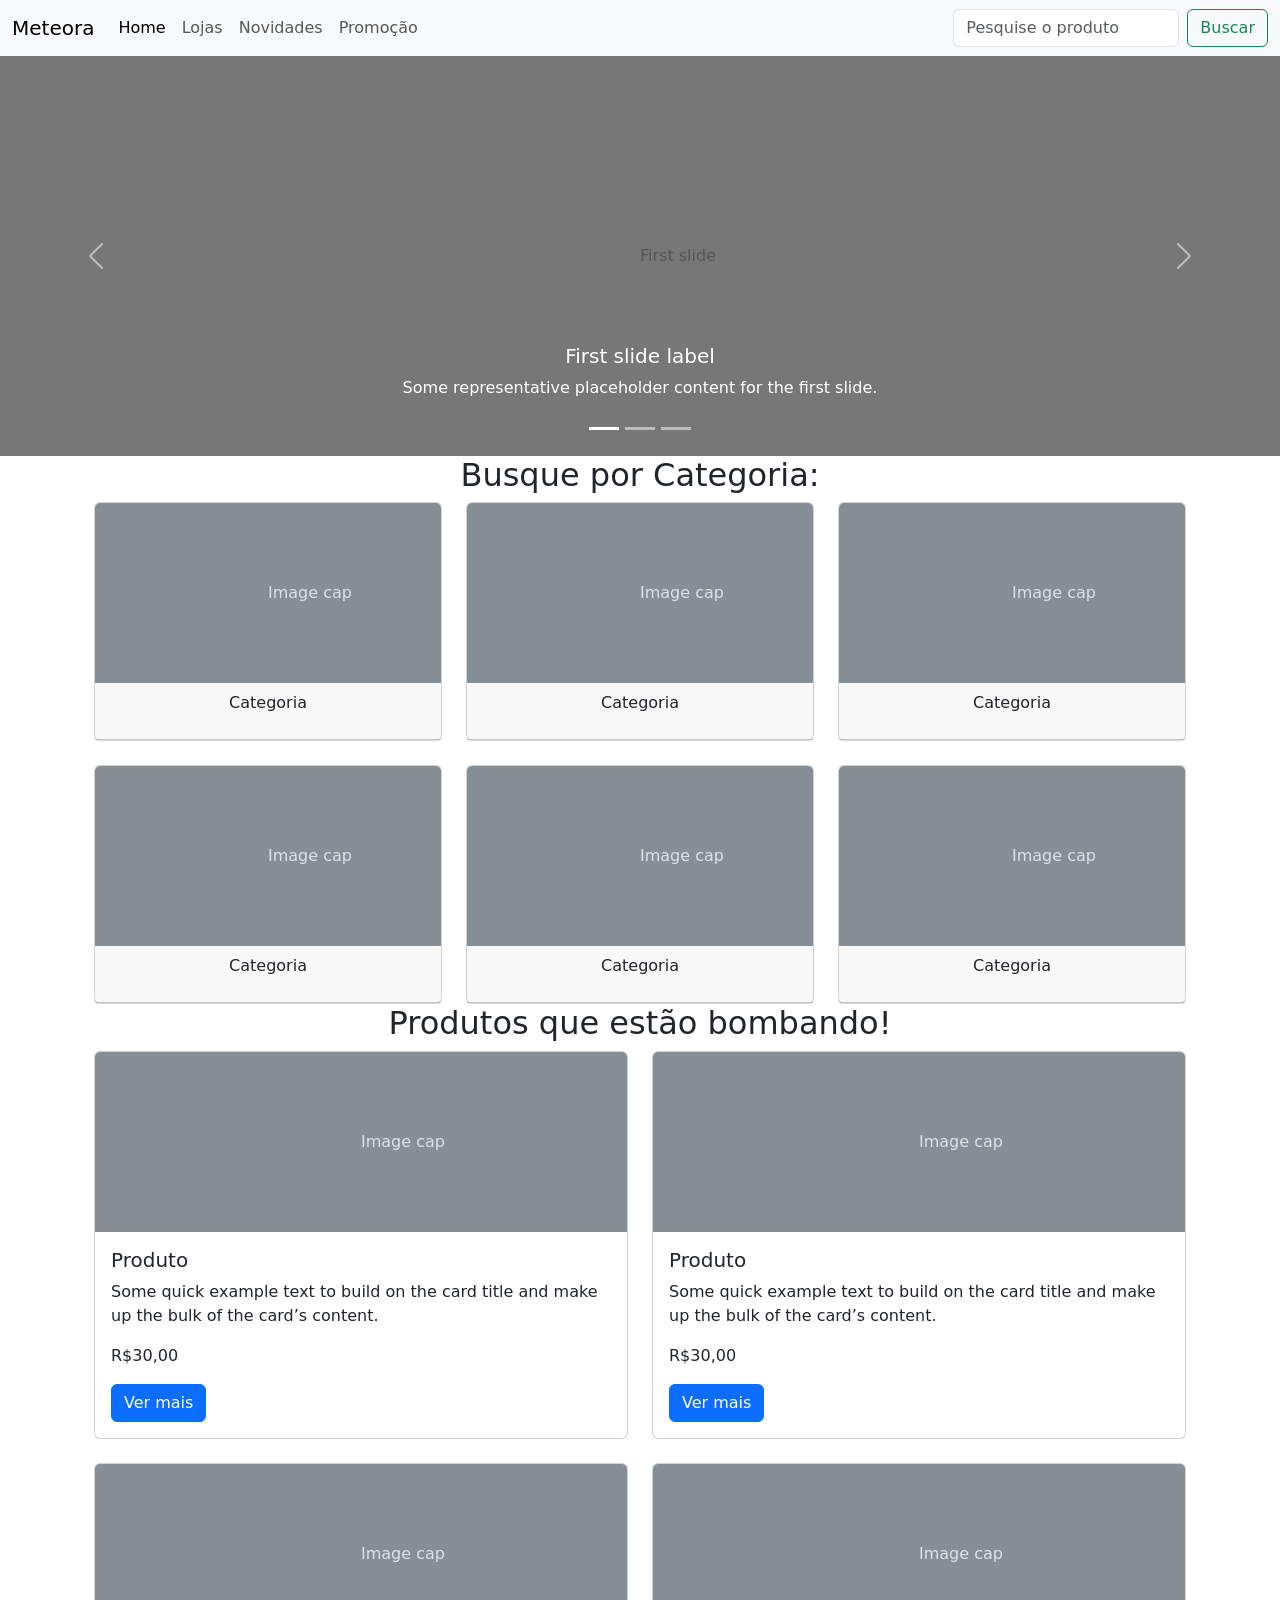
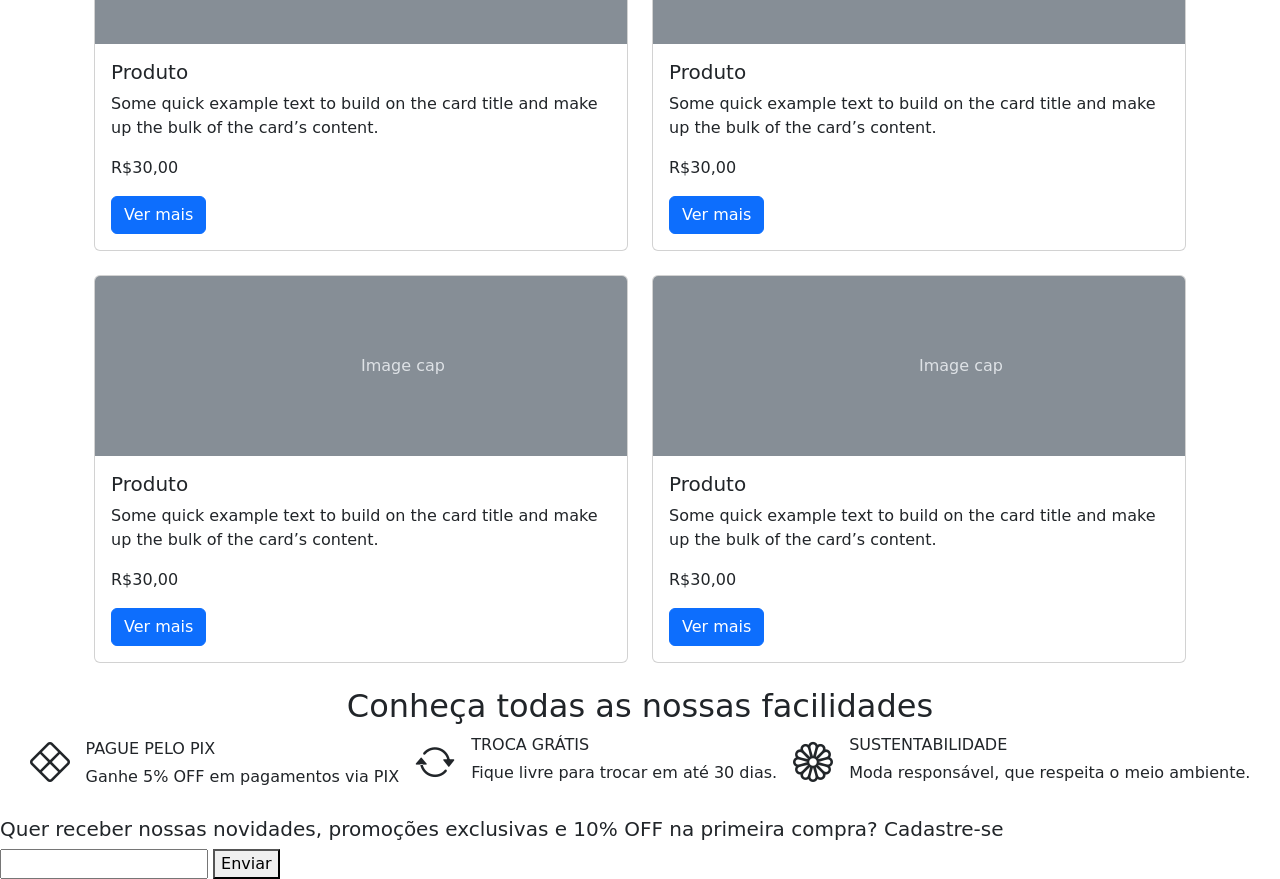
==== commit ed26eee5: "Inclusão das linhas referentes ao card Receba promoções exclusivas" ====
--- a/index.html
+++ b/index.html
@@ -370,6 +370,15 @@
         </div>
     </section>
 
+    <form>
+        <h5>Quer receber nossas novidades, promoções exclusivas e 10% OFF na primeira compra? Cadastre-se</h5>
+        <div>
+            <input type="email" placegolder="Digite seu e-mail" aria-label="Digit seu e-mail" aria-describedby="button-addon2">
+    <button type="button" id="button-addon2">Enviar</button>
+        </div>
+
+    </form>
+
     <script src="https://cdn.jsdelivr.net/npm/bootstrap@5.3.8/dist/js/bootstrap.bundle.min.js"
         integrity="sha384-FKyoEForCGlyvwx9Hj09JcYn3nv7wiPVlz7YYwJrWVcXK/BmnVDxM+D2scQbITxI"
         crossorigin="anonymous"></script>
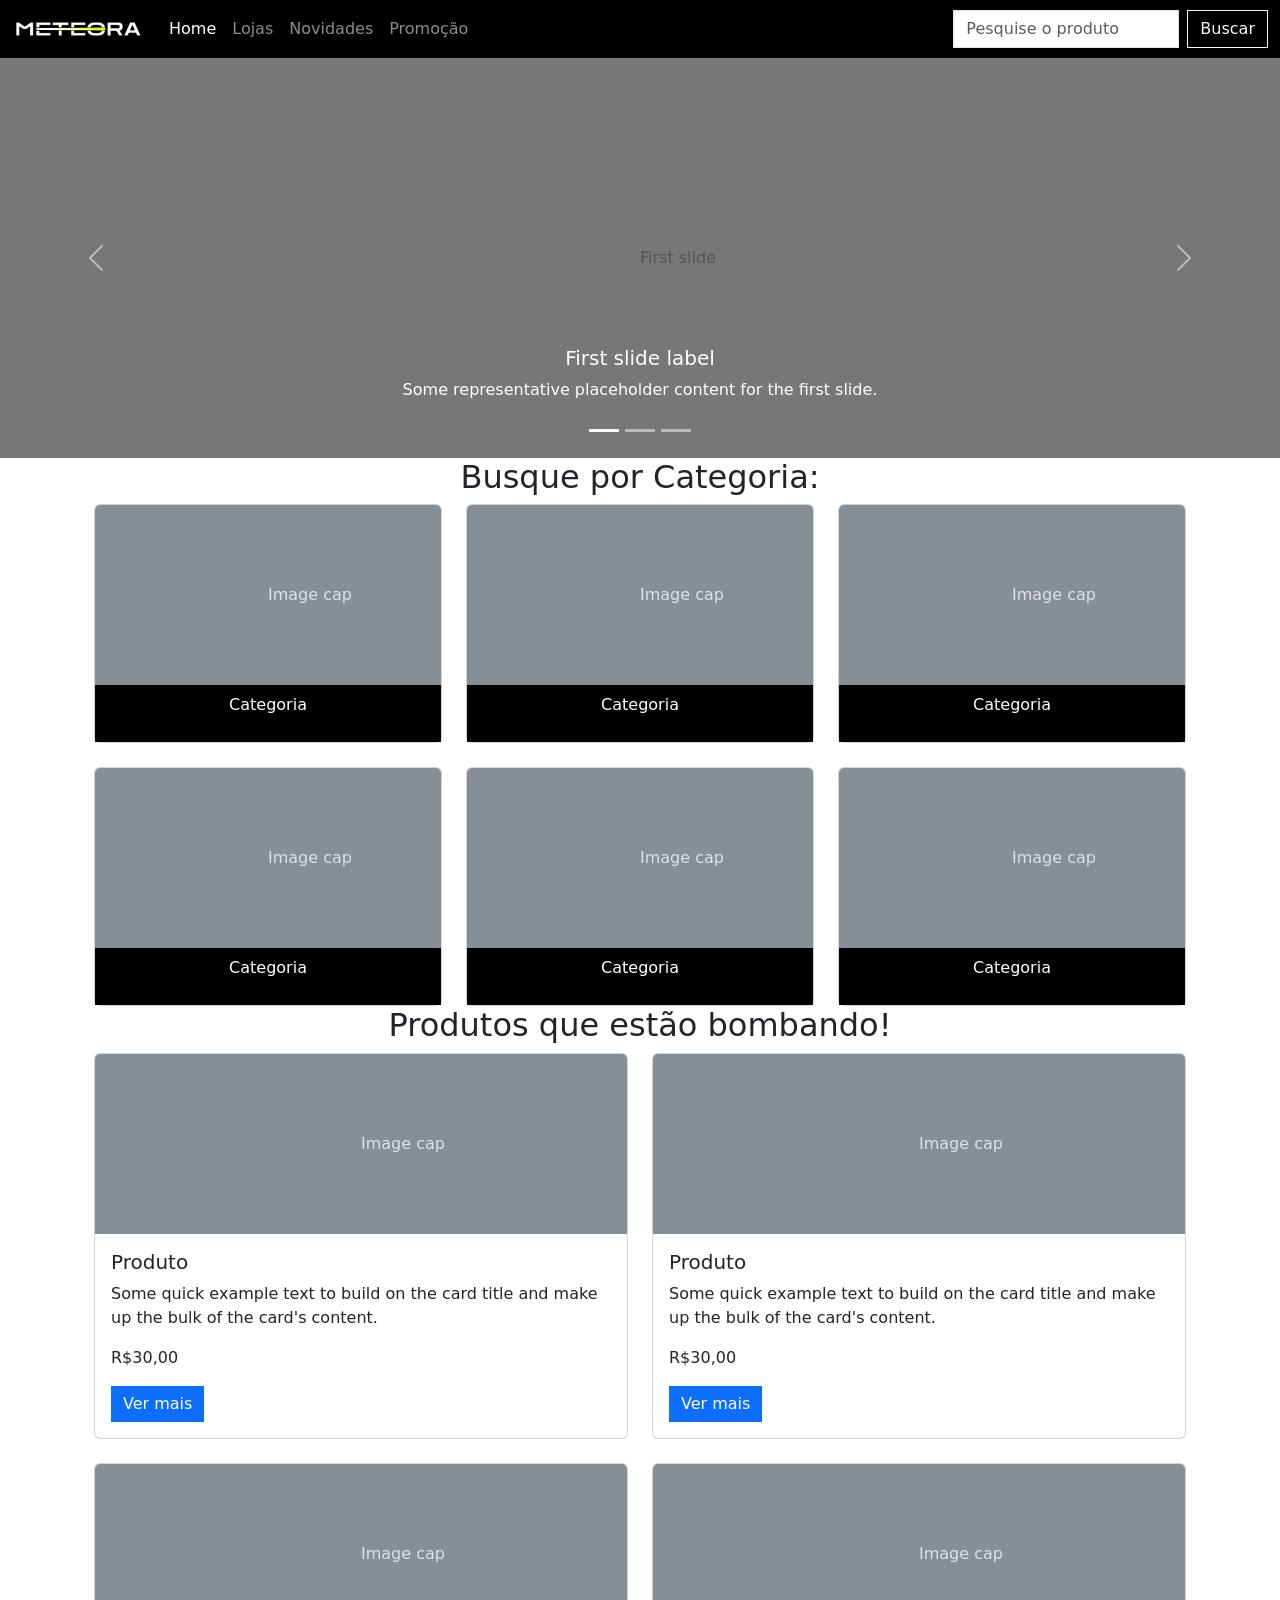
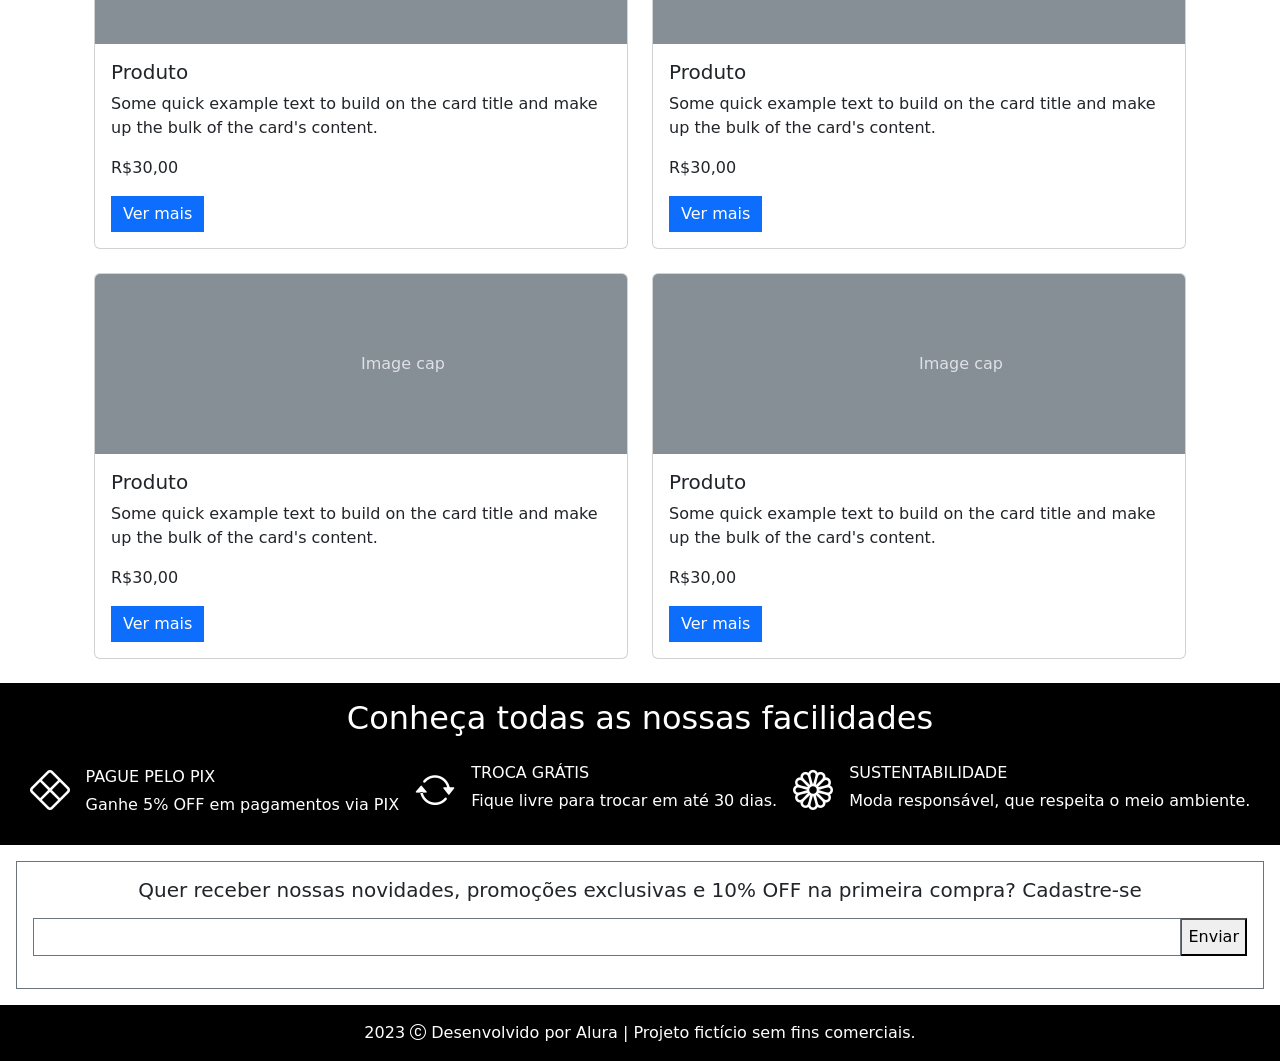
==== commit 3dd10c0d: "Tentativa de ajustar as cores dos botões da sessão PRODUTOS QUE ESTAO BOMBANDO e tambem das cores do" ====
--- a/index.html
+++ b/index.html
@@ -3,7 +3,9 @@
 
 <head>
     <meta charset="UTF-8">
+    <meta http-equiv="X-UA-Compatible" content="IE-edge">
     <meta name="viewport" content="width=device-width, initial-scale=1.0">
+    <link rel="shortcut icon" href="./assets/favicon.png" type="image/x-icon">
     <title>Meteora</title>
     <link rel="stylesheet" href="https://cdn.jsdelivr.net/npm/bootstrap-icons@1.13.1/font/bootstrap-icons.min.css">
     <link href="https://cdn.jsdelivr.net/npm/bootstrap@5.3.8/dist/css/bootstrap.min.css" rel="stylesheet"
@@ -13,9 +15,11 @@
 
 <body>
 
-    <nav class="navbar navbar-expand-md bg-body-tertiary">
+    <nav class="navbar navbar-expand-md bg-black navbar-dark">
         <div class="container-fluid">
-            <a class="navbar-brand" href="#">Meteora</a>
+            <a class="navbar-brand" href="#">
+                <h1 class="m-0"><img class="d-block" src="./assets/logo-meteora.png" alt="Logo da loja Meteora"></h1>
+            </a>
             <button class="navbar-toggler" type="button" data-bs-toggle="collapse"
                 data-bs-target="#navbarSupportedContent" aria-controls="navbarSupportedContent" aria-expanded="false"
                 aria-label="Toggle navigation">
@@ -49,9 +53,9 @@
 
                 </ul>
                 <form class="d-flex" role="search">
-                    <input class="form-control me-2" type="search" placeholder="Pesquise o produto"
+                    <input class="form-control me-2 rounded-0" type="search" placeholder="Pesquise o produto"
                         aria-label="Sear    ch" />
-                    <button class="btn btn-outline-success" type="submit">Buscar</button>
+                    <button class="btn btn-outline-light rounded-0" type="submit">Buscar</button>
                 </form>
             </div>
         </div>
@@ -131,86 +135,86 @@
                         dy=".3em">Image cap</text>
                 </svg>
 
-                <div class="card-header">
-                    <p class="text-center">Categoria</p>
-                </div>
-            </div>
-        </div>
-
-        <div class="col-6 col-md-4 col-xxl-2">
-            <div class="card">
-                <svg aria-label="Placeholder: Image cap" class="bd-placeholder-img card-img-top" height="180"
-                    preserveAspectRatio="xMidYMid slice" role="img" width="100%" xmlns="http://www.w3.org/2000/svg">
-                    <title>Placeholder</title>
-                    <rect width="100%" height="100%" fill="#868e96"></rect><text x="50%" y="50%" fill="#dee2e6"
-                        dy=".3em">Image cap</text>
-                </svg>
-
-                <div class="card-header">
-                    <p class="text-center">Categoria</p>
-                </div>
-            </div>
-        </div>
-
-
-        <div class="col-6 col-md-4 col-xxl-2">
-            <div class="card">
-                <svg aria-label="Placeholder: Image cap" class="bd-placeholder-img card-img-top" height="180"
-                    preserveAspectRatio="xMidYMid slice" role="img" width="100%" xmlns="http://www.w3.org/2000/svg">
-                    <title>Placeholder</title>
-                    <rect width="100%" height="100%" fill="#868e96"></rect><text x="50%" y="50%" fill="#dee2e6"
-                        dy=".3em">Image cap</text>
-                </svg>
-
-                <div class="card-header">
-                    <p class="text-center">Categoria</p>
-                </div>
-            </div>
-        </div>
-
-
-        <div class="col-6 col-md-4 col-xxl-2">
-            <div class="card">
-                <svg aria-label="Placeholder: Image cap" class="bd-placeholder-img card-img-top" height="180"
-                    preserveAspectRatio="xMidYMid slice" role="img" width="100%" xmlns="http://www.w3.org/2000/svg">
-                    <title>Placeholder</title>
-                    <rect width="100%" height="100%" fill="#868e96"></rect><text x="50%" y="50%" fill="#dee2e6"
-                        dy=".3em">Image cap</text>
-                </svg>
-
-                <div class="card-header">
-                    <p class="text-center">Categoria</p>
-                </div>
-            </div>
-        </div>
-
-
-        <div class="col-6 col-md-4 col-xxl-2">
-            <div class="card">
-                <svg aria-label="Placeholder: Image cap" class="bd-placeholder-img card-img-top" height="180"
-                    preserveAspectRatio="xMidYMid slice" role="img" width="100%" xmlns="http://www.w3.org/2000/svg">
-                    <title>Placeholder</title>
-                    <rect width="100%" height="100%" fill="#868e96"></rect><text x="50%" y="50%" fill="#dee2e6"
-                        dy=".3em">Image cap</text>
-                </svg>
-
-                <div class="card-header">
-                    <p class="text-center">Categoria</p>
-                </div>
-            </div>
-        </div>
-
-
-        <div class="col-6 col-md-4 col-xxl-2">
-            <div class="card">
-                <svg aria-label="Placeholder: Image cap" class="bd-placeholder-img card-img-top" height="180"
-                    preserveAspectRatio="xMidYMid slice" role="img" width="100%" xmlns="http://www.w3.org/2000/svg">
-                    <title>Placeholder</title>
-                    <rect width="100%" height="100%" fill="#868e96"></rect><text x="50%" y="50%" fill="#dee2e6"
-                        dy=".3em">Image cap</text>
-                </svg>
-
-                <div class="card-header">
+                <div class="card-header bg-black text-bg-dark">
+                    <p class="text-center">Categoria</p>
+                </div>
+            </div>
+        </div>
+
+        <div class="col-6 col-md-4 col-xxl-2">
+            <div class="card">
+                <svg aria-label="Placeholder: Image cap" class="bd-placeholder-img card-img-top" height="180"
+                    preserveAspectRatio="xMidYMid slice" role="img" width="100%" xmlns="http://www.w3.org/2000/svg">
+                    <title>Placeholder</title>
+                    <rect width="100%" height="100%" fill="#868e96"></rect><text x="50%" y="50%" fill="#dee2e6"
+                        dy=".3em">Image cap</text>
+                </svg>
+
+                <div class="card-header bg-black text-bg-dark">
+                    <p class="text-center">Categoria</p>
+                </div>
+            </div>
+        </div>
+
+
+        <div class="col-6 col-md-4 col-xxl-2">
+            <div class="card">
+                <svg aria-label="Placeholder: Image cap" class="bd-placeholder-img card-img-top" height="180"
+                    preserveAspectRatio="xMidYMid slice" role="img" width="100%" xmlns="http://www.w3.org/2000/svg">
+                    <title>Placeholder</title>
+                    <rect width="100%" height="100%" fill="#868e96"></rect><text x="50%" y="50%" fill="#dee2e6"
+                        dy=".3em">Image cap</text>
+                </svg>
+
+                <div class="card-header bg-black text-bg-dark">
+                    <p class="text-center">Categoria</p>
+                </div>
+            </div>
+        </div>
+
+
+        <div class="col-6 col-md-4 col-xxl-2">
+            <div class="card">
+                <svg aria-label="Placeholder: Image cap" class="bd-placeholder-img card-img-top" height="180"
+                    preserveAspectRatio="xMidYMid slice" role="img" width="100%" xmlns="http://www.w3.org/2000/svg">
+                    <title>Placeholder</title>
+                    <rect width="100%" height="100%" fill="#868e96"></rect><text x="50%" y="50%" fill="#dee2e6"
+                        dy=".3em">Image cap</text>
+                </svg>
+
+                <div class="card-header bg-black text-bg-dark">
+                    <p class="text-center">Categoria</p>
+                </div>
+            </div>
+        </div>
+
+
+        <div class="col-6 col-md-4 col-xxl-2">
+            <div class="card">
+                <svg aria-label="Placeholder: Image cap" class="bd-placeholder-img card-img-top" height="180"
+                    preserveAspectRatio="xMidYMid slice" role="img" width="100%" xmlns="http://www.w3.org/2000/svg">
+                    <title>Placeholder</title>
+                    <rect width="100%" height="100%" fill="#868e96"></rect><text x="50%" y="50%" fill="#dee2e6"
+                        dy=".3em">Image cap</text>
+                </svg>
+
+                <div class="card-header bg-black text-bg-dark">
+                    <p class="text-center">Categoria</p>
+                </div>
+            </div>
+        </div>
+
+
+        <div class="col-6 col-md-4 col-xxl-2">
+            <div class="card">
+                <svg aria-label="Placeholder: Image cap" class="bd-placeholder-img card-img-top" height="180"
+                    preserveAspectRatio="xMidYMid slice" role="img" width="100%" xmlns="http://www.w3.org/2000/svg">
+                    <title>Placeholder</title>
+                    <rect width="100%" height="100%" fill="#868e96"></rect><text x="50%" y="50%" fill="#dee2e6"
+                        dy=".3em">Image cap</text>
+                </svg>
+
+                <div class="card-header bg-black text-bg-dark">
                     <p class="text-center">Categoria</p>
                 </div>
             </div>
@@ -226,127 +230,139 @@
         <!-- g-4 (gutter 4) define o espaçamento entre os elementos filhos, o numero 4 representa o tamanho desse espaçamento  -->
         <div class="col-12 col-md-6 col-xxl-4 pb-4">
             <div class="card">
-                <svg aria-label="Placeholder: Image cap" class="bd-placeholder-img card-img-top" height="180"
-                    preserveAspectRatio="xMidYMid slice" role="img" width="100%" xmlns="http://www.w3.org/2000/svg">
-                    <title>Placeholder</title>
-                    <rect width="100%" height="100%" fill="#868e96"></rect><text x="50%" y="50%" fill="#dee2e6"
-                        dy=".3em">Image cap</text>
-                </svg>
-                <div class="card-body">
-                    <h5 class="card-title">Produto</h5>
-                    <p class="card-text">Some quick example text to build on the card title and make up the bulk of
-                        the
-                        card’s content.</p>
-                    <p>R$30,00</p>
-                    <a href="#" class="btn btn-primary">Ver mais</a>
-                </div>
-            </div>
-        </div>
-
-
-        <div class="col-12 col-md-6 col-xxl-4 pb-4">
-            <div class="card">
-                <svg aria-label="Placeholder: Image cap" class="bd-placeholder-img card-img-top" height="180"
-                    preserveAspectRatio="xMidYMid slice" role="img" width="100%" xmlns="http://www.w3.org/2000/svg">
-                    <title>Placeholder</title>
-                    <rect width="100%" height="100%" fill="#868e96"></rect><text x="50%" y="50%" fill="#dee2e6"
-                        dy=".3em">Image cap</text>
-                </svg>
-                <div class="card-body">
-                    <h5 class="card-title">Produto</h5>
-                    <p class="card-text">Some quick example text to build on the card title and make up the bulk of
-                        the
-                        card’s content.</p>
-                    <p>R$30,00</p>
-                    <a href="#" class="btn btn-primary">Ver mais</a>
-                </div>
-            </div>
-        </div>
-
-        <div class="col-12 col-md-6 col-xxl-4 pb-4">
-            <div class="card">
-                <svg aria-label="Placeholder: Image cap" class="bd-placeholder-img card-img-top" height="180"
-                    preserveAspectRatio="xMidYMid slice" role="img" width="100%" xmlns="http://www.w3.org/2000/svg">
-                    <title>Placeholder</title>
-                    <rect width="100%" height="100%" fill="#868e96"></rect><text x="50%" y="50%" fill="#dee2e6"
-                        dy=".3em">Image cap</text>
-                </svg>
-                <div class="card-body">
-                    <h5 class="card-title">Produto</h5>
-                    <p class="card-text">Some quick example text to build on the card title and make up the bulk of
-                        the
-                        card’s content.</p>
-                    <p>R$30,00</p>
-                    <a href="#" class="btn btn-primary">Ver mais</a>
-                </div>
-            </div>
-        </div>
-
-        <div class="col-12 col-md-6 col-xxl-4 pb-4">
-            <div class="card">
-                <svg aria-label="Placeholder: Image cap" class="bd-placeholder-img card-img-top" height="180"
-                    preserveAspectRatio="xMidYMid slice" role="img" width="100%" xmlns="http://www.w3.org/2000/svg">
-                    <title>Placeholder</title>
-                    <rect width="100%" height="100%" fill="#868e96"></rect><text x="50%" y="50%" fill="#dee2e6"
-                        dy=".3em">Image cap</text>
-                </svg>
-                <div class="card-body">
-                    <h5 class="card-title">Produto</h5>
-                    <p class="card-text">Some quick example text to build on the card title and make up the bulk of
-                        the
-                        card’s content.</p>
-                    <p>R$30,00</p>
-                    <a href="#" class="btn btn-primary">Ver mais</a>
-                </div>
-            </div>
-        </div>
-
-        <div class="col-12 col-md-6 col-xxl-4 pb-4">
-            <div class="card">
-                <svg aria-label="Placeholder: Image cap" class="bd-placeholder-img card-img-top" height="180"
-                    preserveAspectRatio="xMidYMid slice" role="img" width="100%" xmlns="http://www.w3.org/2000/svg">
-                    <title>Placeholder</title>
-                    <rect width="100%" height="100%" fill="#868e96"></rect><text x="50%" y="50%" fill="#dee2e6"
-                        dy=".3em">Image cap</text>
-                </svg>
-                <div class="card-body">
-                    <h5 class="card-title">Produto</h5>
-                    <p class="card-text">Some quick example text to build on the card title and make up the bulk of
-                        the
-                        card’s content.</p>
-                    <p>R$30,00</p>
-                    <a href="#" class="btn btn-primary">Ver mais</a>
-                </div>
-            </div>
-        </div>
-
-        <div class="col-12 col-md-6 col-xxl-4 pb-4">
-            <div class="card">
-                <svg aria-label="Placeholder: Image cap" class="bd-placeholder-img card-img-top" height="180"
-                    preserveAspectRatio="xMidYMid slice" role="img" width="100%" xmlns="http://www.w3.org/2000/svg">
-                    <title>Placeholder</title>
-                    <rect width="100%" height="100%" fill="#868e96"></rect><text x="50%" y="50%" fill="#dee2e6"
-                        dy=".3em">Image cap</text>
-                </svg>
-                <div class="card-body">
-                    <h5 class="card-title">Produto</h5>
-                    <p class="card-text">Some quick example text to build on the card title and make up the bulk of
-                        the
-                        card’s content.</p>
-                    <p>R$30,00</p>
-                    <a href="#" class="btn btn-primary">Ver mais</a>
+                <svg class="bd-placeholder-img card-img-top" width="100%" height="180"
+                    xmlns="http://www.w3.org/2000/svg" role="img" aria-label="Placeholder: Image cap"
+                    preserveAspectRatio="xMidYMid slice" focusable="false">
+                    <title>Placeholder</title>
+                    <rect width="100%" height="100%" fill="#868e96"></rect><text x="50%" y="50%" fill="#dee2e6"
+                        dy=".3em">Image
+                        cap</text>
+                </svg>
+                <div class="card-body">
+                    <h5 class="card-title">Produto</h5>
+                    <p class="card-text">Some quick example text to build on the card title and make up the bulk of the
+                        card's
+                        content.</p>
+                    <p>R$30,00</p>
+                    <a href="#" class="btn btn-primary botao-lilas rounded-0 border-0">Ver mais</a>
+                </div>
+            </div>
+        </div>
+
+
+        <div class="col-12 col-md-6 col-xxl-4 pb-4">
+            <div class="card">
+                <svg class="bd-placeholder-img card-img-top" width="100%" height="180"
+                    xmlns="http://www.w3.org/2000/svg" role="img" aria-label="Placeholder: Image cap"
+                    preserveAspectRatio="xMidYMid slice" focusable="false">
+                    <title>Placeholder</title>
+                    <rect width="100%" height="100%" fill="#868e96"></rect><text x="50%" y="50%" fill="#dee2e6"
+                        dy=".3em">Image
+                        cap</text>
+                </svg>
+                <div class="card-body">
+                    <h5 class="card-title">Produto</h5>
+                    <p class="card-text">Some quick example text to build on the card title and make up the bulk of the
+                        card's
+                        content.</p>
+                    <p>R$30,00</p>
+                    <a href="#" class="btn btn-primary botao-lilas rounded-0 border-0">Ver mais</a>
+                </div>
+            </div>
+        </div>
+
+        <div class="col-12 col-md-6 col-xxl-4 pb-4">
+            <div class="card">
+                <svg class="bd-placeholder-img card-img-top" width="100%" height="180"
+                    xmlns="http://www.w3.org/2000/svg" role="img" aria-label="Placeholder: Image cap"
+                    preserveAspectRatio="xMidYMid slice" focusable="false">
+                    <title>Placeholder</title>
+                    <rect width="100%" height="100%" fill="#868e96"></rect><text x="50%" y="50%" fill="#dee2e6"
+                        dy=".3em">Image
+                        cap</text>
+                </svg>
+                <div class="card-body">
+                    <h5 class="card-title">Produto</h5>
+                    <p class="card-text">Some quick example text to build on the card title and make up the bulk of the
+                        card's
+                        content.</p>
+                    <p>R$30,00</p>
+                    <a href="#" class="btn btn-primary botao-lilas rounded-0 border-0">Ver mais</a>
+                </div>
+            </div>
+        </div>
+
+        <div class="col-12 col-md-6 col-xxl-4 pb-4">
+            <div class="card">
+                <svg class="bd-placeholder-img card-img-top" width="100%" height="180"
+                    xmlns="http://www.w3.org/2000/svg" role="img" aria-label="Placeholder: Image cap"
+                    preserveAspectRatio="xMidYMid slice" focusable="false">
+                    <title>Placeholder</title>
+                    <rect width="100%" height="100%" fill="#868e96"></rect><text x="50%" y="50%" fill="#dee2e6"
+                        dy=".3em">Image
+                        cap</text>
+                </svg>
+                <div class="card-body">
+                    <h5 class="card-title">Produto</h5>
+                    <p class="card-text">Some quick example text to build on the card title and make up the bulk of the
+                        card's
+                        content.</p>
+                    <p>R$30,00</p>
+                    <a href="#" class="btn btn-primary botao-lilas rounded-0 border-0">Ver mais</a>
+                </div>
+            </div>
+        </div>
+
+        <div class="col-12 col-md-6 col-xxl-4 pb-4">
+            <div class="card">
+                <svg class="bd-placeholder-img card-img-top" width="100%" height="180"
+                    xmlns="http://www.w3.org/2000/svg" role="img" aria-label="Placeholder: Image cap"
+                    preserveAspectRatio="xMidYMid slice" focusable="false">
+                    <title>Placeholder</title>
+                    <rect width="100%" height="100%" fill="#868e96"></rect><text x="50%" y="50%" fill="#dee2e6"
+                        dy=".3em">Image
+                        cap</text>
+                </svg>
+                <div class="card-body">
+                    <h5 class="card-title">Produto</h5>
+                    <p class="card-text">Some quick example text to build on the card title and make up the bulk of the
+                        card's
+                        content.</p>
+                    <p>R$30,00</p>
+                    <a href="#" class="btn btn-primary botao-lilas rounded-0 border-0">Ver mais</a>
+                </div>
+            </div>
+        </div>
+
+        <div class="col-12 col-md-6 col-xxl-4 pb-4">
+            <div class="card">
+                <svg class="bd-placeholder-img card-img-top" width="100%" height="180"
+                    xmlns="http://www.w3.org/2000/svg" role="img" aria-label="Placeholder: Image cap"
+                    preserveAspectRatio="xMidYMid slice" focusable="false">
+                    <title>Placeholder</title>
+                    <rect width="100%" height="100%" fill="#868e96"></rect><text x="50%" y="50%" fill="#dee2e6"
+                        dy=".3em">Image
+                        cap</text>
+                </svg>
+                <div class="card-body">
+                    <h5 class="card-title">Produto</h5>
+                    <p class="card-text">Some quick example text to build on the card title and make up the bulk of the
+                        card's
+                        content.</p>
+                    <p>R$30,00</p>
+                    <a href="#" class="btn btn-primary botao-lilas rounded-0 border-0">Ver mais</a>
                 </div>
             </div>
         </div>
     </div>
     </div>
 
-    <section class="pb-4">
-        <h2 class="text-center">Conheça todas as nossas facilidades</h2>
+    <section class="pb-4 bg-black text-bg-dark">
+        <h2 class="text-center py-3">Conheça todas as nossas facilidades</h2>
 
         <div class="d-flex flex-column flex-lg-row align-items-center justify-content-center gap-3">
             <div class="divs-facilidades d-flex align-items-center">
-                <div><i class="bi bi-x-diamond fs-1"></i></div>
+                <div><i class="verde-limao bi bi-x-diamond fs-1"></i></div>
                 <div>
                     <div class="ms-3 mb-1">PAGUE PELO PIX</div>
                     <div class="texto-menor ms-3">Ganhe 5% OFF em
@@ -354,14 +370,14 @@
                 </div>
             </div>
             <div class="divs-facilidades d-flex">
-                <div><i class="bi bi-arrow-repeat fs-1"></i></div>
+                <div><i class="verde-limao bi bi-arrow-repeat fs-1"></i></div>
                 <div>
                     <div class="ms-3 mb-1">TROCA GRÁTIS</div>
                     <div class="texto-menor ms-3">Fique livre para trocar em até 30 dias.</div>
                 </div>
             </div>
             <div class="divs-facilidades d-flex">
-                <div><i class="bi bi-flower1 fs-1"></i></div>
+                <div><i class="verde-limao bi bi-flower1 fs-1"></i></div>
                 <div>
                     <div class="ms-3 mb-1">SUSTENTABILIDADE</div>
                     <div class="texto-menor ms-3">Moda responsável, que respeita o meio ambiente.</div>
@@ -370,18 +386,42 @@
         </div>
     </section>
 
-    <form>
+    <form class="border border-secondary m-3 p-3 text-center">
         <h5>Quer receber nossas novidades, promoções exclusivas e 10% OFF na primeira compra? Cadastre-se</h5>
-        <div>
-            <input type="email" placegolder="Digite seu e-mail" aria-label="Digit seu e-mail" aria-describedby="button-addon2">
-    <button type="button" id="button-addon2">Enviar</button>
+        <div class="input-group my-3">
+            <input type="email" class="form-control border-secondary rounded-0" placegolder="Digite seu e-mail"
+                aria-label="Digit seu e-mail" aria-describedby="button-addon2">
+            <button type="button" id="button-addon2">Enviar</button>
         </div>
 
     </form>
+
+    <footer class="text-center bg-black text-bg-dark">
+        <p class="card-text py-3">2023 <i class="bi bi-c-circle"></i> Desenvolvido por Alura | Projeto fictício sem fins
+            comerciais.</p>
+    </footer>
 
     <script src="https://cdn.jsdelivr.net/npm/bootstrap@5.3.8/dist/js/bootstrap.bundle.min.js"
         integrity="sha384-FKyoEForCGlyvwx9Hj09JcYn3nv7wiPVlz7YYwJrWVcXK/BmnVDxM+D2scQbITxI"
         crossorigin="anonymous"></script>
 </body>
 
-</html>+</html>
+
+
+<!-- 
+m significa marge (Ex. m-3) 
+pb significa padding
+g significa gap
+xs (ou none) = <576px
+sm = ≥ 576px
+md = ≥ 768px
+lg = ≥ 992px
+xl = ≥ 1200px
+xxl = ≥ 1400px
+
+rounded = define o arredondamento dos campos (Ex. rounded-0, rounded-2, ...)
+
+
+
+-->
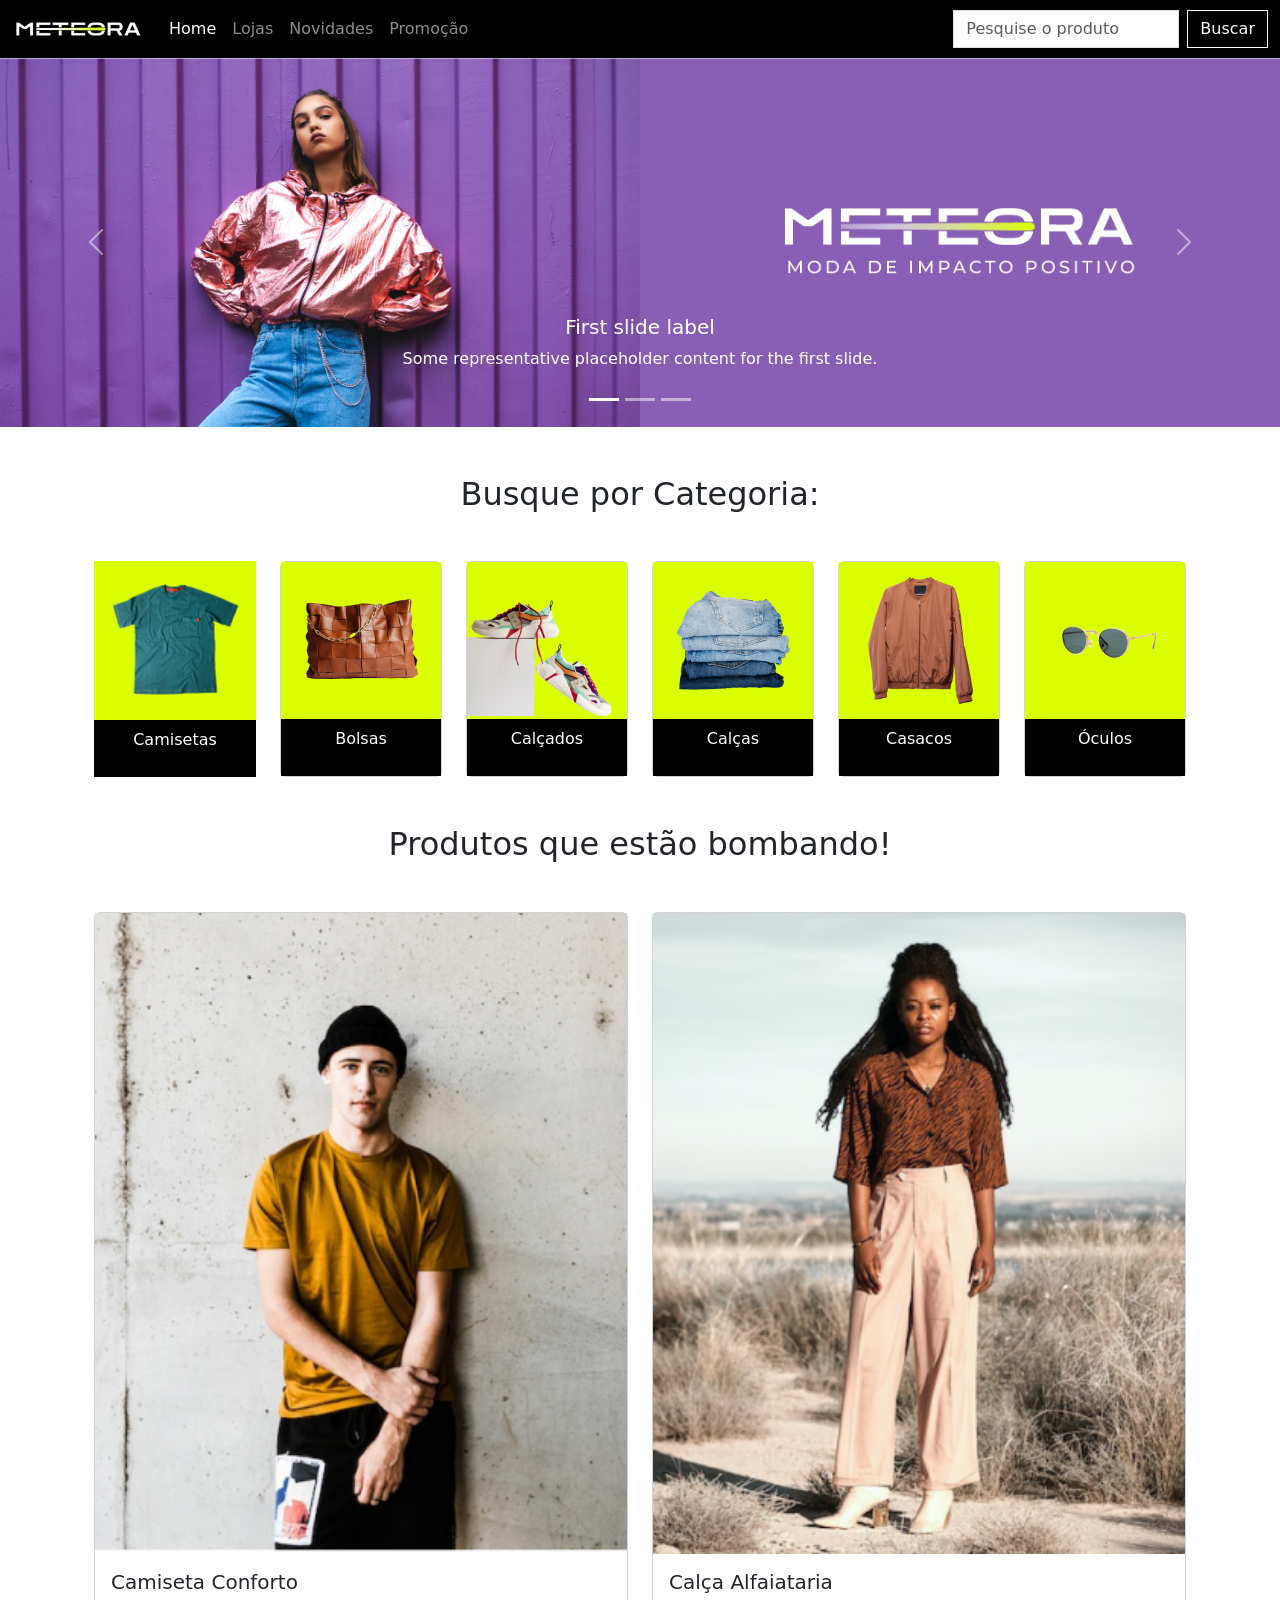
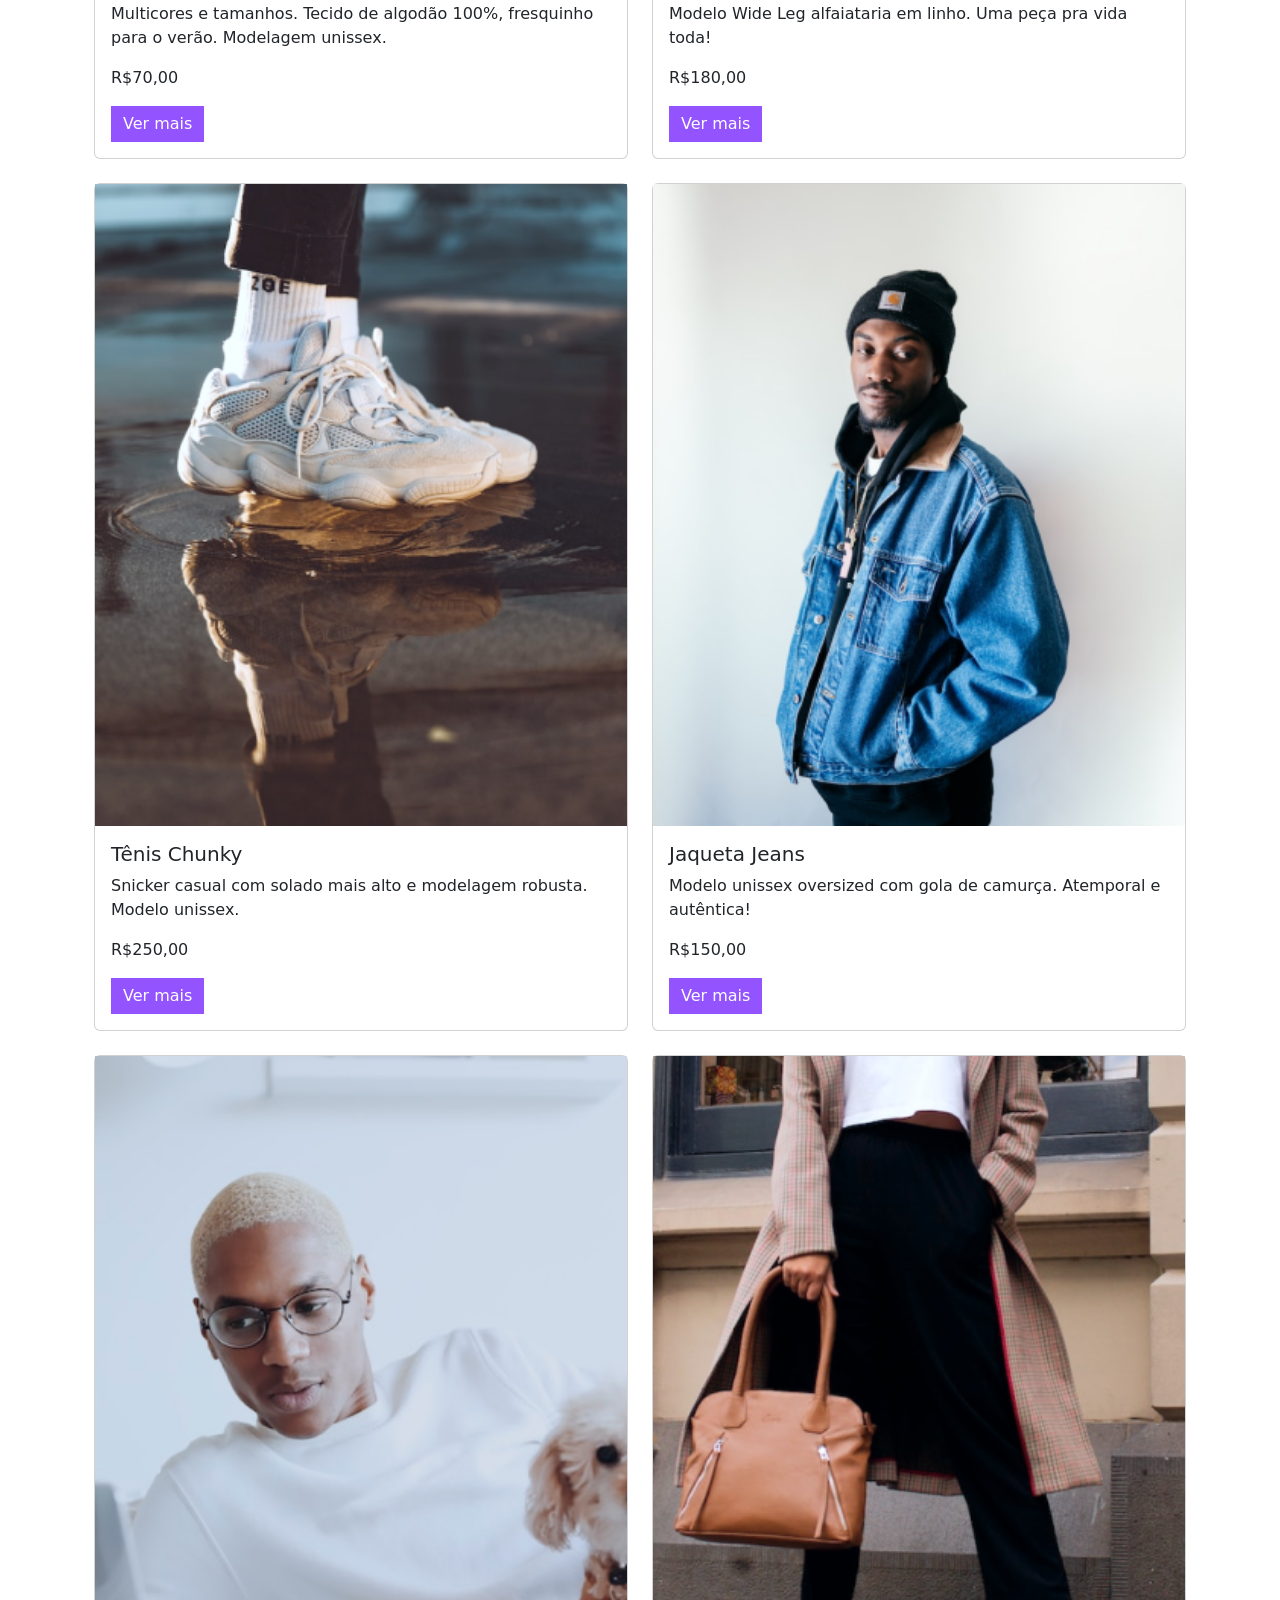
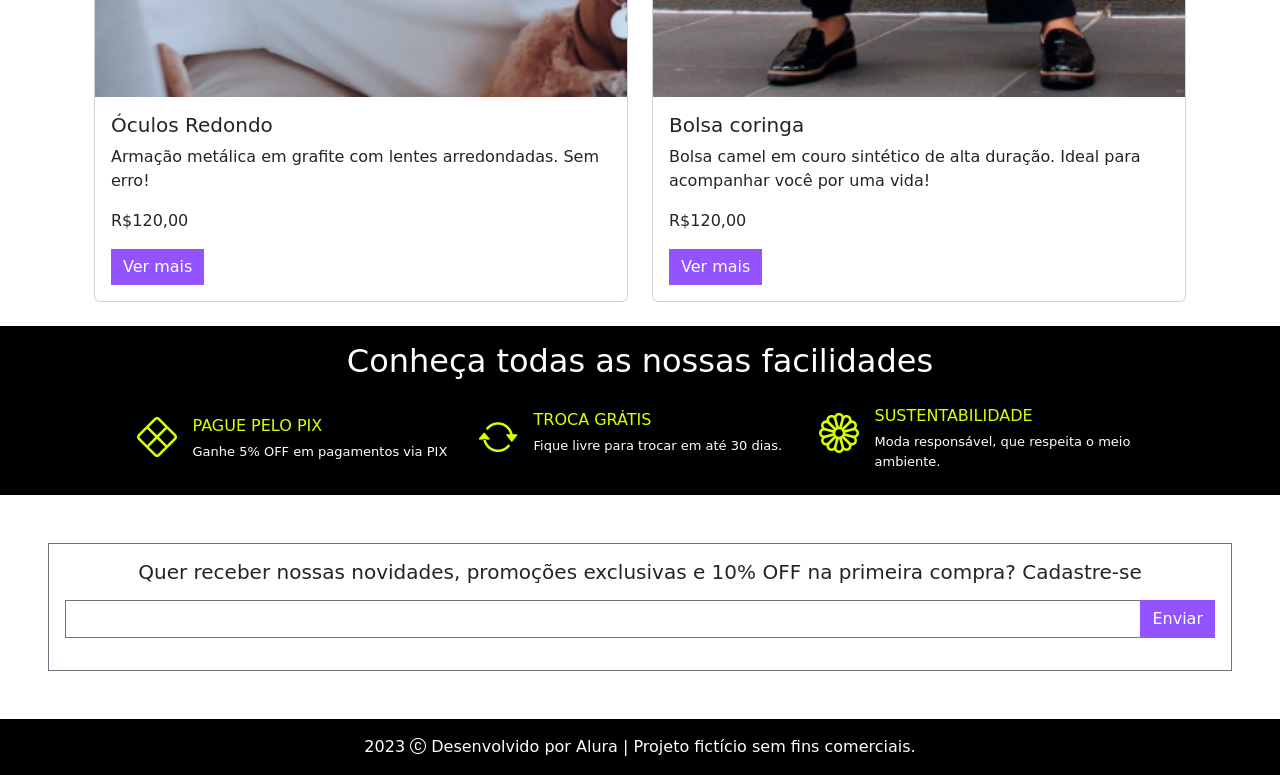
==== commit ce9ee976: "inclusão das imagens das sessões CATEGORIAS e PRODUTOS QUE ESTAO BOMBANDO" ====
--- a/index.html
+++ b/index.html
@@ -1,5 +1,5 @@
 <!DOCTYPE html>
-<html lang="pt_BR">
+<html lang="pt_br">
 
 <head>
     <meta charset="UTF-8">
@@ -10,6 +10,7 @@
     <link rel="stylesheet" href="https://cdn.jsdelivr.net/npm/bootstrap-icons@1.13.1/font/bootstrap-icons.min.css">
     <link href="https://cdn.jsdelivr.net/npm/bootstrap@5.3.8/dist/css/bootstrap.min.css" rel="stylesheet"
         integrity="sha384-sRIl4kxILFvY47J16cr9ZwB07vP4J8+LH7qKQnuqkuIAvNWLzeN8tE5YBujZqJLB" crossorigin="anonymous">
+    <link rel="stylesheet" href="style.css">
 
 </head>
 
@@ -53,8 +54,7 @@
 
                 </ul>
                 <form class="d-flex" role="search">
-                    <input class="form-control me-2 rounded-0" type="search" placeholder="Pesquise o produto"
-                        aria-label="Sear    ch" />
+                    <input class="form-control me-2 rounded-0" type="search" placeholder="Pesquise o produto" aria-label="Pesquisar"/>
                     <button class="btn btn-outline-light rounded-0" type="submit">Buscar</button>
                 </form>
             </div>
@@ -72,39 +72,36 @@
         </div>
         <div class="carousel-inner">
             <div class="carousel-item active">
-                <svg aria-label="Placeholder: First slide"
-                    class="bd-placeholder-img bd-placeholder-img-lg d-block w-100" height="400"
-                    preserveAspectRatio="xMidYMid slice" role="img" width="800" xmlns="http://www.w3.org/2000/svg">
-                    <title>Placeholder</title>
-                    <rect width="100%" height="100%" fill="#777"></rect><text x="50%" y="50%" fill="#555"
-                        dy=".3em">First slide</text>
-                </svg>
+                <img class="img-fluid d-md-none d-xl-none" src="./assets/Mobile/banner1-mobile.png"
+                    alt="modelo feminina vestindo blusa rosa fluorescente em fundo lilás">
+                <img class="img-fluid d-none d-md-block d-xl-none" src="./assets/Tablet/banner1-tablet.png"
+                    alt="modelo feminina vestindo blusa rosa fluorescente em fundo lilás">
+                <img class="img-fluid d-none d-xl-block" src="./assets/Desktop/banner1-desktop.png"
+                    alt="modelo feminina vestindo blusa rosa fluorescente em fundo lilás">
                 <div class="carousel-caption d-none d-md-block">
                     <h5>First slide label</h5>
                     <p>Some representative placeholder content for the first slide.</p>
                 </div>
             </div>
             <div class="carousel-item">
-                <svg aria-label="Placeholder: Second slide"
-                    class="bd-placeholder-img bd-placeholder-img-lg d-block w-100" height="400"
-                    preserveAspectRatio="xMidYMid slice" role="img" width="800" xmlns="http://www.w3.org/2000/svg">
-                    <title>Placeholder</title>
-                    <rect width="100%" height="100%" fill="#666"></rect><text x="50%" y="50%" fill="#444"
-                        dy=".3em">Second slide</text>
-                </svg>
+                <img class="img-fluid d-md-none d-xl-none" src="./assets/Mobile/banner2-mobile.png"
+                    alt="modelo feminina vestindo roupa preta em fundo salmão">
+                <img class="img-fluid d-none d-md-block d-xl-none" src="./assets/Tablet/banner2-tablet.png"
+                    alt="modelo feminina vestindo roupa preta em fundo salmão">
+                <img class="img-fluid d-none d-xl-block" src="./assets/Desktop/banner2-desktop.png"
+                    alt="modelo feminina vestindo roupa preta em fundo salmão">
                 <div class="carousel-caption d-none d-md-block">
                     <h5>Second slide label</h5>
                     <p>Some representative placeholder content for the second slide.</p>
                 </div>
             </div>
             <div class="carousel-item">
-                <svg aria-label="Placeholder: Third slide"
-                    class="bd-placeholder-img bd-placeholder-img-lg d-block w-100" height="400"
-                    preserveAspectRatio="xMidYMid slice" role="img" width="800" xmlns="http://www.w3.org/2000/svg">
-                    <title>Placeholder</title>
-                    <rect width="100%" height="100%" fill="#555"></rect><text x="50%" y="50%" fill="#333"
-                        dy=".3em">Third slide</text>
-                </svg>
+                <img class="img-fluid d-md-none d-xl-none" src="./assets/Mobile/banner3-mobile.png"
+                    alt="modelo masculino vestindo roupa social em fundo laranja">
+                <img class="img-fluid d-none d-md-block d-xl-none" src="./assets/Tablet/banner3-tablet.png"
+                    alt="modelo masculino vestindo roupa social em fundo laranja">
+                <img class="img-fluid d-none d-xl-block" src="./assets/Desktop/banner3-desktop.png"
+                    alt="modelo masculino vestindo roupa social em fundo laranja">
                 <div class="carousel-caption d-none d-md-block">
                     <h5>Third slide label</h5>
                     <p>Some representative placeholder content for the third slide.</p>
@@ -123,233 +120,182 @@
         </button>
     </div>
 
-    <h2 class="text-center">Busque por Categoria:</h2>
+    <h2 class="text-center my-3 my-xl-5">Busque por Categoria:</h2>
 
     <div class="container row mx-auto g-4">
-        <div class="col-6 col-md-4 col-xxl-2">
-            <div class="card">
-                <svg aria-label="Placeholder: Image cap" class="bd-placeholder-img card-img-top" height="180"
-                    preserveAspectRatio="xMidYMid slice" role="img" width="100%" xmlns="http://www.w3.org/2000/svg">
-                    <title>Placeholder</title>
-                    <rect width="100%" height="100%" fill="#868e96"></rect><text x="50%" y="50%" fill="#dee2e6"
-                        dy=".3em">Image cap</text>
-                </svg>
-
-                <div class="card-header bg-black text-bg-dark">
-                    <p class="text-center">Categoria</p>
-                </div>
-            </div>
-        </div>
-
-        <div class="col-6 col-md-4 col-xxl-2">
-            <div class="card">
-                <svg aria-label="Placeholder: Image cap" class="bd-placeholder-img card-img-top" height="180"
-                    preserveAspectRatio="xMidYMid slice" role="img" width="100%" xmlns="http://www.w3.org/2000/svg">
-                    <title>Placeholder</title>
-                    <rect width="100%" height="100%" fill="#868e96"></rect><text x="50%" y="50%" fill="#dee2e6"
-                        dy=".3em">Image cap</text>
-                </svg>
-
-                <div class="card-header bg-black text-bg-dark">
-                    <p class="text-center">Categoria</p>
-                </div>
-            </div>
-        </div>
-
-
-        <div class="col-6 col-md-4 col-xxl-2">
-            <div class="card">
-                <svg aria-label="Placeholder: Image cap" class="bd-placeholder-img card-img-top" height="180"
-                    preserveAspectRatio="xMidYMid slice" role="img" width="100%" xmlns="http://www.w3.org/2000/svg">
-                    <title>Placeholder</title>
-                    <rect width="100%" height="100%" fill="#868e96"></rect><text x="50%" y="50%" fill="#dee2e6"
-                        dy=".3em">Image cap</text>
-                </svg>
-
-                <div class="card-header bg-black text-bg-dark">
-                    <p class="text-center">Categoria</p>
-                </div>
-            </div>
-        </div>
-
-
-        <div class="col-6 col-md-4 col-xxl-2">
-            <div class="card">
-                <svg aria-label="Placeholder: Image cap" class="bd-placeholder-img card-img-top" height="180"
-                    preserveAspectRatio="xMidYMid slice" role="img" width="100%" xmlns="http://www.w3.org/2000/svg">
-                    <title>Placeholder</title>
-                    <rect width="100%" height="100%" fill="#868e96"></rect><text x="50%" y="50%" fill="#dee2e6"
-                        dy=".3em">Image cap</text>
-                </svg>
-
-                <div class="card-header bg-black text-bg-dark">
-                    <p class="text-center">Categoria</p>
-                </div>
-            </div>
-        </div>
-
-
-        <div class="col-6 col-md-4 col-xxl-2">
-            <div class="card">
-                <svg aria-label="Placeholder: Image cap" class="bd-placeholder-img card-img-top" height="180"
-                    preserveAspectRatio="xMidYMid slice" role="img" width="100%" xmlns="http://www.w3.org/2000/svg">
-                    <title>Placeholder</title>
-                    <rect width="100%" height="100%" fill="#868e96"></rect><text x="50%" y="50%" fill="#dee2e6"
-                        dy=".3em">Image cap</text>
-                </svg>
-
-                <div class="card-header bg-black text-bg-dark">
-                    <p class="text-center">Categoria</p>
-                </div>
-            </div>
-        </div>
-
-
-        <div class="col-6 col-md-4 col-xxl-2">
-            <div class="card">
-                <svg aria-label="Placeholder: Image cap" class="bd-placeholder-img card-img-top" height="180"
-                    preserveAspectRatio="xMidYMid slice" role="img" width="100%" xmlns="http://www.w3.org/2000/svg">
-                    <title>Placeholder</title>
-                    <rect width="100%" height="100%" fill="#868e96"></rect><text x="50%" y="50%" fill="#dee2e6"
-                        dy=".3em">Image cap</text>
-                </svg>
-
-                <div class="card-header bg-black text-bg-dark">
-                    <p class="text-center">Categoria</p>
+        <div class="col-6 col-md-4 col-xl-2">
+            <div class="card rounded-0 border-0">
+                <img class="d-md-none d-block d-xl-none" src="./assets/Mobile/categorias/categoria-camiseta.png"
+                    alt="camiseta masculina de manga na cor verde, com bolco, com detalhe vermelho">
+                <img class="d-none d-md-block d-xl-none" src="./assets/Tablet/categorias/categoria-camiseta.png" alt="camiseta masculina de manga na cor verde, com bolco, com detalhe vermelho">
+                <img class="d-none d-md-none d-xl-block" src="./assets/Desktop/categorias/categoria-camiseta.png" alt="camiseta masculina de manga na cor verde, com bolco, com detalhe vermelho">
+
+                <div class="card-header bg-black text-bg-dark">
+                    <p class="text-center">Camisetas</p>
+                </div>
+            </div>
+        </div>
+
+        <div class="col-6 col-md-4 col-xl-2">
+            <div class="card">
+                <img class="d-block d-md-none d-xl-none" src="./assets/Mobile/categorias/categoria-bolsas.png" alt="Bolsa marrom, fundo verde limao">
+                <img class="d-none d-md-block d-xl-none" src="./assets/Tablet/categorias/categoria-bolsas.png" alt="Bolsa marrom, fundo verde limao">
+                <img class="d-none d-md-none d-xl-block" src="./assets/Desktop/categorias/categoria-bolsa.png" alt="Bolsa marrom, fundo verde limao">
+
+                <div class="card-header bg-black text-bg-dark">
+                    <p class="text-center">Bolsas</p>
+                </div>
+            </div>
+        </div>
+
+
+        <div class="col-6 col-md-4 col-xl-2">
+            <div class="card">
+                <img class="d-block d-md-none d-xl-none" src="./assets/Mobile/categorias/categoria-calcados.png" alt="Par de tênis colorido, fundo verde limao">
+                <img class="d-none d-md-block d-xl-none" src="./assets/Tablet/categorias/categoria-calcados.png" alt="Par de tênis colorido, fundo verde limao">
+                <img class="d-none d-md-none d-xl-block" src="./assets/Desktop/categorias/categoria-calcados.png" alt="Par de tênis colorido, fundo verde limao">
+
+                <div class="card-header bg-black text-bg-dark">
+                    <p class="text-center">Calçados</p>
+                </div>
+            </div>
+        </div>
+
+
+        <div class="col-6 col-md-4 col-xl-2">
+            <div class="card">
+                <img class="d-block d-md-none d-xl-none" src="./assets/Mobile/categorias/categoria-calcas.png" alt="Amontoado de calças jeans, fundo verde limao">
+                <img class="d-none d-md-block d-xl-none" src="./assets/Tablet/categorias/categoria-calcas.png" alt="Amontoado de calças jeans, fundo verde limao">
+                <img class="d-none d-md-none d-xl-block" src="./assets/Desktop/categorias/categoria-calcas.png" alt="Amontoado de calças jeans, fundo verde limao">
+
+                <div class="card-header bg-black text-bg-dark">
+                    <p class="text-center">Calças</p>
+                </div>
+            </div>
+        </div>
+
+
+        <div class="col-6 col-md-4 col-xl-2">
+            <div class="card">
+                <img class="d-block d-md-none d-xl-none" src="./assets/Mobile/categorias/categoria-casacos.png" alt="Casaco de manga longa na cor marrom, fundo verde limao">
+                <img class="d-none d-md-block d-xl-none" src="./assets/Tablet/categorias/categoria-casacos.png" alt="Casaco de manga longa na cor marrom, fundo verde limao">
+                <img class="d-none d-md-none d-xl-block" src="./assets/Desktop/categorias/categoria-casacos.png" alt="Casaco de manga longa na cor marrom, fundo verde limao">
+
+                <div class="card-header bg-black text-bg-dark">
+                    <p class="text-center">Casacos</p>
+                </div>
+            </div>
+        </div>
+
+
+        <div class="col-6 col-md-4 col-xl-2">
+            <div class="card">
+                <img class="d-block d-md-none d-xl-none" src="./assets/Mobile/categorias/categoria-oculos.png" alt="Óculos de sol, com haste metaliza em tons dourados, fundo verde limao">
+                <img class="d-none d-md-block d-xl-none" src="./assets/Tablet/categorias/categoria-oculos.png" alt="Óculos de sol, com haste metaliza em tons dourados, fundo verde limao">
+                <img class="d-none d-md-none d-xl-block" src="./assets/Desktop/categorias/categoria-oculos.png" alt="Óculos de sol, com haste metaliza em tons dourados, fundo verde limao">
+
+                <div class="card-header bg-black text-bg-dark">
+                    <p class="text-center">Óculos</p>
                 </div>
             </div>
         </div>
 
     </div>
 
-    <h2 class="text-center">Produtos que estão bombando!</h2>
+    <h2 class="container text-center my-3 my-xl-5">Produtos que estão bombando!</h2>
+
+    <!-- container: impede o texto de extravasar doos limites padronizados da pagina, delimitando-o apenas dentro do container -->
 
     <div class="container row mx-auto">
         <!-- row cria uma linha no sistema de grids do Bootstrap, ajuda a alinahr os cards lado a lado de forma organizada -->
         <!-- mx-auto centraliza o elemento horizontalmente na pagina, ajustando as margens esquerda e direita para automático -->
-        <!-- g-4 (gutter 4) define o espaçamento entre os elementos filhos, o numero 4 representa o tamanho desse espaçamento  -->
-        <div class="col-12 col-md-6 col-xxl-4 pb-4">
-            <div class="card">
-                <svg class="bd-placeholder-img card-img-top" width="100%" height="180"
-                    xmlns="http://www.w3.org/2000/svg" role="img" aria-label="Placeholder: Image cap"
-                    preserveAspectRatio="xMidYMid slice" focusable="false">
-                    <title>Placeholder</title>
-                    <rect width="100%" height="100%" fill="#868e96"></rect><text x="50%" y="50%" fill="#dee2e6"
-                        dy=".3em">Image
-                        cap</text>
-                </svg>
-                <div class="card-body">
-                    <h5 class="card-title">Produto</h5>
-                    <p class="card-text">Some quick example text to build on the card title and make up the bulk of the
-                        card's
-                        content.</p>
-                    <p>R$30,00</p>
-                    <a href="#" class="btn btn-primary botao-lilas rounded-0 border-0">Ver mais</a>
-                </div>
-            </div>
-        </div>
-
-
-        <div class="col-12 col-md-6 col-xxl-4 pb-4">
-            <div class="card">
-                <svg class="bd-placeholder-img card-img-top" width="100%" height="180"
-                    xmlns="http://www.w3.org/2000/svg" role="img" aria-label="Placeholder: Image cap"
-                    preserveAspectRatio="xMidYMid slice" focusable="false">
-                    <title>Placeholder</title>
-                    <rect width="100%" height="100%" fill="#868e96"></rect><text x="50%" y="50%" fill="#dee2e6"
-                        dy=".3em">Image
-                        cap</text>
-                </svg>
-                <div class="card-body">
-                    <h5 class="card-title">Produto</h5>
-                    <p class="card-text">Some quick example text to build on the card title and make up the bulk of the
-                        card's
-                        content.</p>
-                    <p>R$30,00</p>
-                    <a href="#" class="btn btn-primary botao-lilas rounded-0 border-0">Ver mais</a>
-                </div>
-            </div>
-        </div>
-
-        <div class="col-12 col-md-6 col-xxl-4 pb-4">
-            <div class="card">
-                <svg class="bd-placeholder-img card-img-top" width="100%" height="180"
-                    xmlns="http://www.w3.org/2000/svg" role="img" aria-label="Placeholder: Image cap"
-                    preserveAspectRatio="xMidYMid slice" focusable="false">
-                    <title>Placeholder</title>
-                    <rect width="100%" height="100%" fill="#868e96"></rect><text x="50%" y="50%" fill="#dee2e6"
-                        dy=".3em">Image
-                        cap</text>
-                </svg>
-                <div class="card-body">
-                    <h5 class="card-title">Produto</h5>
-                    <p class="card-text">Some quick example text to build on the card title and make up the bulk of the
-                        card's
-                        content.</p>
-                    <p>R$30,00</p>
-                    <a href="#" class="btn btn-primary botao-lilas rounded-0 border-0">Ver mais</a>
-                </div>
-            </div>
-        </div>
-
-        <div class="col-12 col-md-6 col-xxl-4 pb-4">
-            <div class="card">
-                <svg class="bd-placeholder-img card-img-top" width="100%" height="180"
-                    xmlns="http://www.w3.org/2000/svg" role="img" aria-label="Placeholder: Image cap"
-                    preserveAspectRatio="xMidYMid slice" focusable="false">
-                    <title>Placeholder</title>
-                    <rect width="100%" height="100%" fill="#868e96"></rect><text x="50%" y="50%" fill="#dee2e6"
-                        dy=".3em">Image
-                        cap</text>
-                </svg>
-                <div class="card-body">
-                    <h5 class="card-title">Produto</h5>
-                    <p class="card-text">Some quick example text to build on the card title and make up the bulk of the
-                        card's
-                        content.</p>
-                    <p>R$30,00</p>
-                    <a href="#" class="btn btn-primary botao-lilas rounded-0 border-0">Ver mais</a>
-                </div>
-            </div>
-        </div>
-
-        <div class="col-12 col-md-6 col-xxl-4 pb-4">
-            <div class="card">
-                <svg class="bd-placeholder-img card-img-top" width="100%" height="180"
-                    xmlns="http://www.w3.org/2000/svg" role="img" aria-label="Placeholder: Image cap"
-                    preserveAspectRatio="xMidYMid slice" focusable="false">
-                    <title>Placeholder</title>
-                    <rect width="100%" height="100%" fill="#868e96"></rect><text x="50%" y="50%" fill="#dee2e6"
-                        dy=".3em">Image
-                        cap</text>
-                </svg>
-                <div class="card-body">
-                    <h5 class="card-title">Produto</h5>
-                    <p class="card-text">Some quick example text to build on the card title and make up the bulk of the
-                        card's
-                        content.</p>
-                    <p>R$30,00</p>
-                    <a href="#" class="btn btn-primary botao-lilas rounded-0 border-0">Ver mais</a>
-                </div>
-            </div>
-        </div>
-
-        <div class="col-12 col-md-6 col-xxl-4 pb-4">
-            <div class="card">
-                <svg class="bd-placeholder-img card-img-top" width="100%" height="180"
-                    xmlns="http://www.w3.org/2000/svg" role="img" aria-label="Placeholder: Image cap"
-                    preserveAspectRatio="xMidYMid slice" focusable="false">
-                    <title>Placeholder</title>
-                    <rect width="100%" height="100%" fill="#868e96"></rect><text x="50%" y="50%" fill="#dee2e6"
-                        dy=".3em">Image
-                        cap</text>
-                </svg>
-                <div class="card-body">
-                    <h5 class="card-title">Produto</h5>
-                    <p class="card-text">Some quick example text to build on the card title and make up the bulk of the
-                        card's
-                        content.</p>
-                    <p>R$30,00</p>
+        <!-- g-4 (gutter 4) define o espaçamento entre os elementos filhos, o numero 4 representa o tamanho desse espaçamento em REM -->
+        <div class="col-12 col-md-6 col-xxl-4 pb-4">
+            <div class="card">
+                <img class="d-block d-md-none d-xl-none" src="./assets/Mobile/produtos/camiseta.png" alt="modelo masculino com camisa amarela, calça preta, touca preta, fundo parede de cimento">
+                <img class="d-none d-md-block d-xl-none" src="./assets/Tablet/produtos/camiseta.png" alt="modelo masculino com camisa amarela, calça preta, touca preta, fundo parede de cimento">
+                <img class="d-none d-md-none d-xl-block" src="./assets/Desktop/produtos/camiseta.png" alt="modelo masculino com camisa amarela, calça preta, touca preta, fundo parede de cimento">
+
+                <div class="card-body">
+                    <h5 class="card-title">Camiseta Conforto</h5>
+                    <p class="card-text">Multicores e tamanhos. Tecido de algodão 100%, fresquinho para o verão. Modelagem unissex.</p>
+                    <p>R$70,00</p>
+                    <a href="#" class="btn btn-primary botao-lilas rounded-0 border-0">Ver mais</a>
+                </div>
+            </div>
+        </div>
+
+
+        <div class="col-12 col-md-6 col-xxl-4 pb-4">
+            <div class="card">
+                <img class="d-block d-md-none d-xl-none" src="./assets/Mobile/produtos/calca.png" alt="modelo feminina com blusa marrom, calça de alfaiataria bege, em paisagem com arbustos secos">
+                <img class="d-none d-md-block d-xl-none" src="./assets/Tablet/produtos/calca.png" alt="modelo feminina com blusa marrom, calça de alfaiataria bege, em paisagem com arbustos secos">
+                <img class="d-none d-md-none d-xl-block" src="./assets/Desktop/produtos/calca.png" alt="modelo feminina com blusa marrom, calça de alfaiataria bege, em paisagem com arbustos secos">
+
+                <div class="card-body">
+                    <h5 class="card-title">Calça Alfaiataria</h5>
+                    <p class="card-text">Modelo Wide Leg alfaiataria em linho. Uma peça pra vida toda!</p>
+                    <p>R$180,00</p>
+                    <a href="#" class="btn btn-primary botao-lilas rounded-0 border-0">Ver mais</a>
+                </div>
+            </div>
+        </div>
+
+        <div class="col-12 col-md-6 col-xxl-4 pb-4">
+            <div class="card">
+                <img class="d-block d-md-none d-xl-none" src="./assets/Mobile/produtos/tenis.png" alt="Tenis branco, por cima de uma poça de água">
+                <img class="d-none d-md-block d-xl-none" src="./assets/Tablet/produtos/tenis.png" alt="Tenis branco, por cima de uma poça de água">
+                <img class="d-none d-md-none d-xl-block" src="./assets/Desktop/produtos/tenis.png" alt="Tenis branco, por cima de uma poça de água">
+
+                <div class="card-body">
+                    <h5 class="card-title">Tênis Chunky</h5>
+                    <p class="card-text">Snicker casual com solado mais alto e modelagem robusta. Modelo unissex.</p>
+                    <p>R$250,00</p>
+                    <a href="#" class="btn btn-primary botao-lilas rounded-0 border-0">Ver mais</a>
+                </div>
+            </div>
+        </div>
+
+        <div class="col-12 col-md-6 col-xxl-4 pb-4">
+            <div class="card">
+                <img class="d-block d-md-none d-xl-none" src="./assets/Mobile/produtos/jaqueta-jeans.png" alt="Modelo masculino, vestindo uma jaqueta jeans, e com uma touca preta, fundo branco">
+                <img class="d-none d-md-block d-xl-none" src="./assets/Tablet/produtos/jaqueta-jeans.png" alt="Modelo masculino, vestindo uma jaqueta jeans, e com uma touca preta, fundo branco">
+                <img class="d-none d-md-none d-xl-block" src="./assets/Desktop/produtos/jaqueta-jeans.png" alt="Modelo masculino, vestindo uma jaqueta jeans, e com uma touca preta, fundo branco">
+
+                <div class="card-body">
+                    <h5 class="card-title">Jaqueta Jeans</h5>
+                    <p class="card-text">Modelo unissex oversized com gola de camurça. Atemporal e autêntica!</p>
+                    <p>R$150,00</p>
+                    <a href="#" class="btn btn-primary botao-lilas rounded-0 border-0">Ver mais</a>
+                </div>
+            </div>
+        </div>
+
+        <div class="col-12 col-md-6 col-xxl-4 pb-4">
+            <div class="card">
+                <img class="d-block d-md-none d-xl-none" src="./assets/Mobile/produtos/oculos.png" alt="Modelo masculino, com blusa branca, oculos de lente com armação metalica na cor preta">
+                <img class="d-none d-md-block d-xl-none" src="./assets/Tablet/produtos/oculos.png" alt="Modelo masculino, com blusa branca, oculos de lente com armação metalica na cor preta">
+                <img class="d-none d-md-none d-xl-block" src="./assets/Desktop/produtos/oculos.png" alt="Modelo masculino, com blusa branca, oculos de lente com armação metalica na cor preta">
+
+                <div class="card-body">
+                    <h5 class="card-title">Óculos Redondo</h5>
+                    <p class="card-text">Armação metálica em grafite com lentes arredondadas. Sem erro!</p>
+                    <p>R$120,00</p>
+                    <a href="#" class="btn btn-primary botao-lilas rounded-0 border-0">Ver mais</a>
+                </div>
+            </div>
+        </div>
+
+        <div class="col-12 col-md-6 col-xxl-4 pb-4">
+            <div class="card">
+                <img class="d-block d-md-none d-xl-none" src="./assets/Mobile/produtos/bolsa.png" alt="Bolsa bege, ambiente urbano">
+                <img class="d-none d-md-block d-xl-none" src="./assets/Tablet/produtos/bolsa.png" alt="Bolsa bege, ambiente urbano">
+                <img class="d-none d-md-none d-xl-block" src="./assets/Desktop/produtos/bolsa.png" alt="Bolsa bege, ambiente urbano">
+
+                <div class="card-body">
+                    <h5 class="card-title">Bolsa coringa</h5>
+                    <p class="card-text">Bolsa camel em couro sintético de alta duração. Ideal para acompanhar você por uma vida!</p>
+                    <p>R$120,00</p>
                     <a href="#" class="btn btn-primary botao-lilas rounded-0 border-0">Ver mais</a>
                 </div>
             </div>
@@ -360,11 +306,11 @@
     <section class="pb-4 bg-black text-bg-dark">
         <h2 class="text-center py-3">Conheça todas as nossas facilidades</h2>
 
-        <div class="d-flex flex-column flex-lg-row align-items-center justify-content-center gap-3">
+        <div class="d-flex flex-column flex-lg-row align-items-center justify-content-center gap-3 px-3">
             <div class="divs-facilidades d-flex align-items-center">
                 <div><i class="verde-limao bi bi-x-diamond fs-1"></i></div>
                 <div>
-                    <div class="ms-3 mb-1">PAGUE PELO PIX</div>
+                    <div class="ms-3 mb-1 verde-limao">PAGUE PELO PIX</div>
                     <div class="texto-menor ms-3">Ganhe 5% OFF em
                         pagamentos via PIX</div>
                 </div>
@@ -372,26 +318,27 @@
             <div class="divs-facilidades d-flex">
                 <div><i class="verde-limao bi bi-arrow-repeat fs-1"></i></div>
                 <div>
-                    <div class="ms-3 mb-1">TROCA GRÁTIS</div>
+                    <div class="ms-3 mb-1 verde-limao">TROCA GRÁTIS</div>
                     <div class="texto-menor ms-3">Fique livre para trocar em até 30 dias.</div>
                 </div>
             </div>
             <div class="divs-facilidades d-flex">
                 <div><i class="verde-limao bi bi-flower1 fs-1"></i></div>
                 <div>
-                    <div class="ms-3 mb-1">SUSTENTABILIDADE</div>
+                    <div class="ms-3 mb-1 verde-limao">SUSTENTABILIDADE</div>
                     <div class="texto-menor ms-3">Moda responsável, que respeita o meio ambiente.</div>
                 </div>
             </div>
         </div>
     </section>
 
-    <form class="border border-secondary m-3 p-3 text-center">
+    <form class="border border-secondary my-3 my-xl-5 p-3 mx-5 text-center">
         <h5>Quer receber nossas novidades, promoções exclusivas e 10% OFF na primeira compra? Cadastre-se</h5>
         <div class="input-group my-3">
             <input type="email" class="form-control border-secondary rounded-0" placegolder="Digite seu e-mail"
                 aria-label="Digit seu e-mail" aria-describedby="button-addon2">
-            <button type="button" id="button-addon2">Enviar</button>
+            <button class="btn btn-primary botao-lilas rounded-0 border-0" type="button"
+                id="button-addon2">Enviar</button>
         </div>
 
     </form>
--- a/style.css
+++ b/style.css
@@ -0,0 +1,15 @@
+.texto-menor {
+    font-size: 13px;
+}
+
+.divs-facilidades {
+    width: 325px;
+}
+
+.verde-limao {
+    color: #DAFF01;
+}
+
+.botao-lilas {
+    background-color: #9353FF;
+}
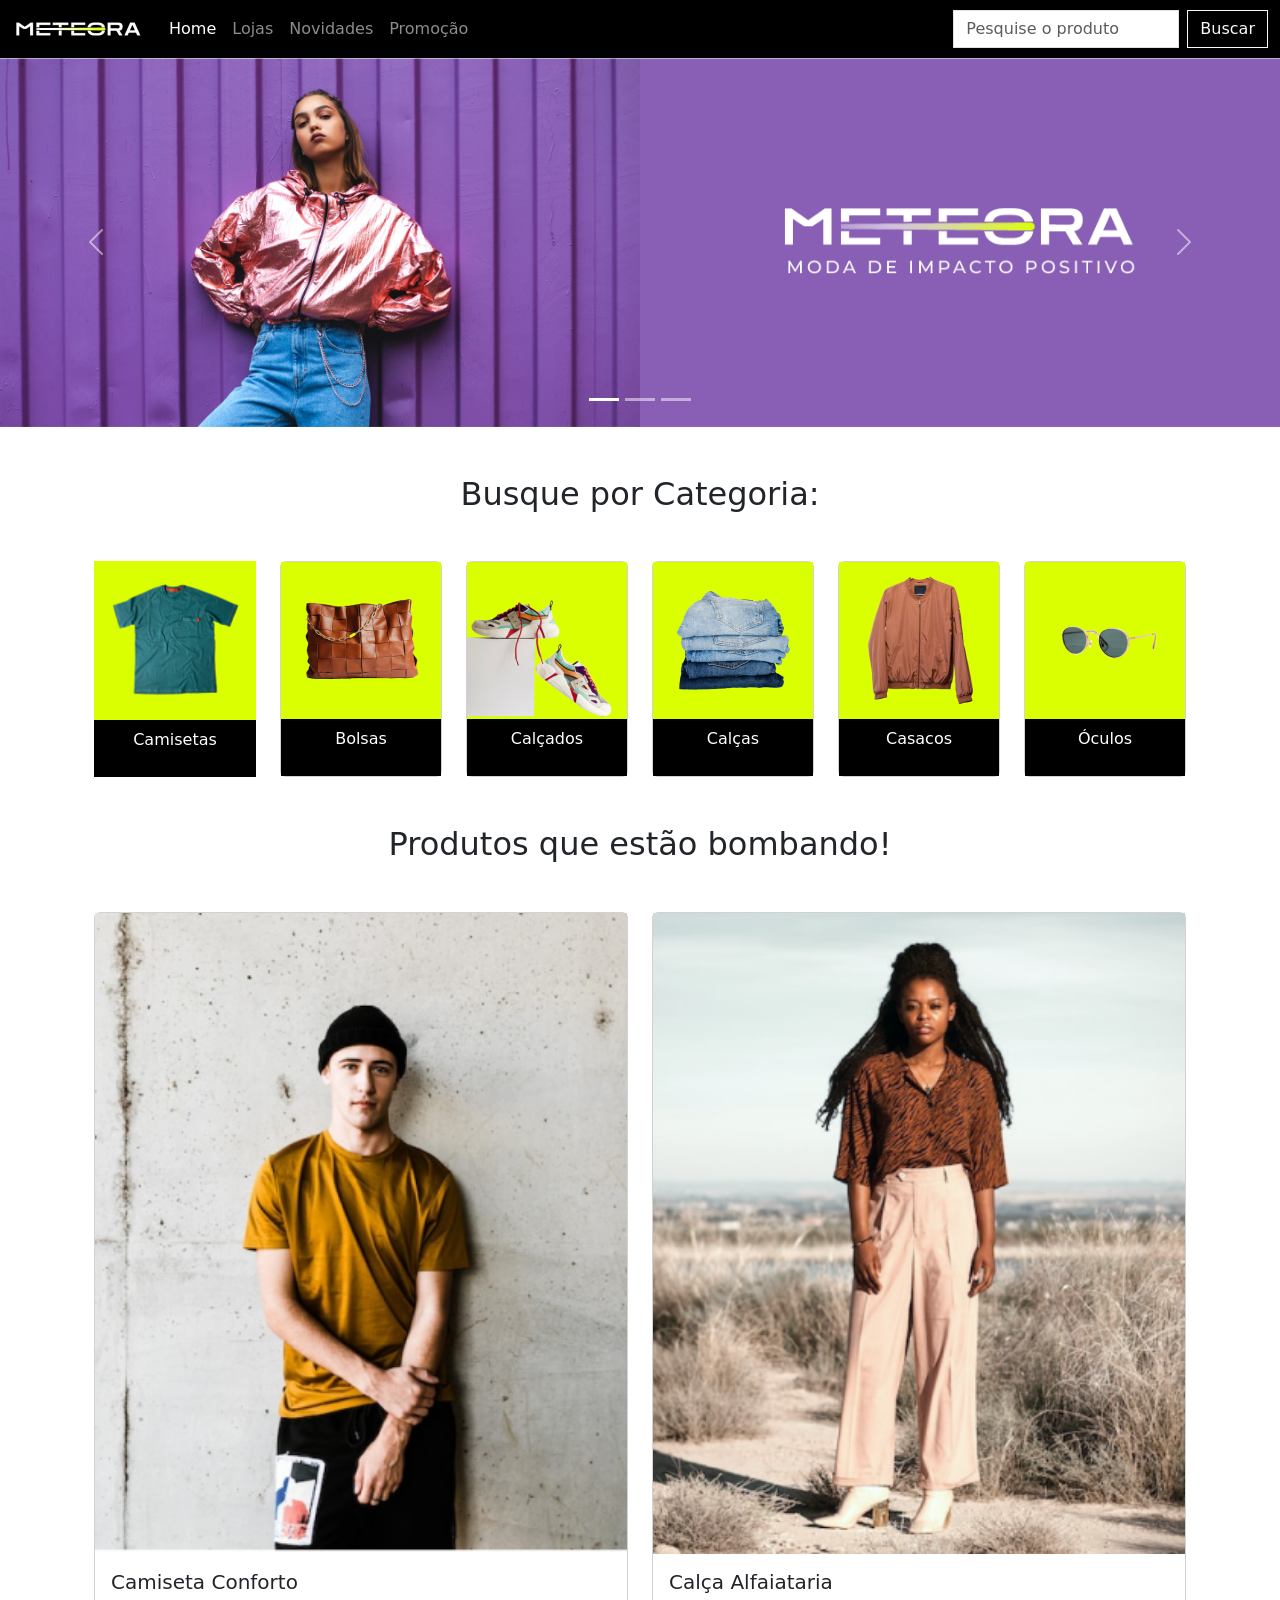
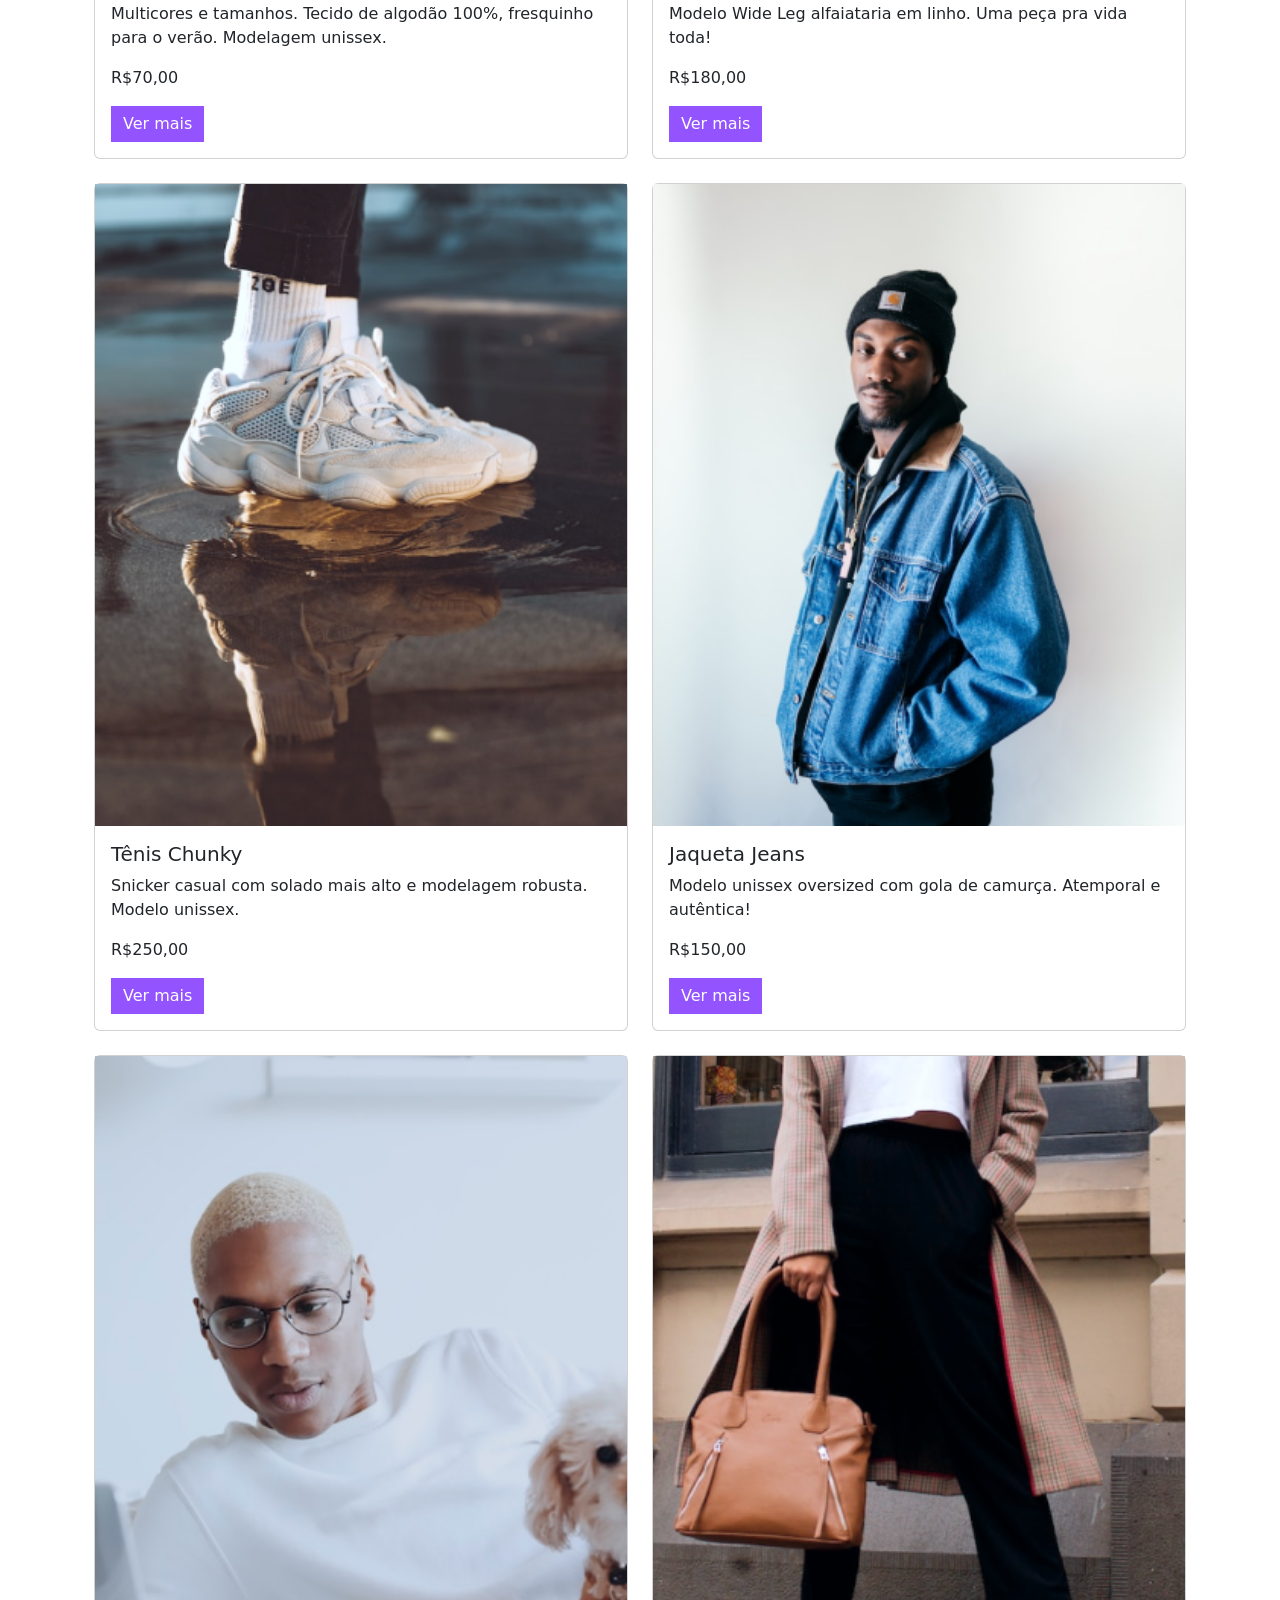
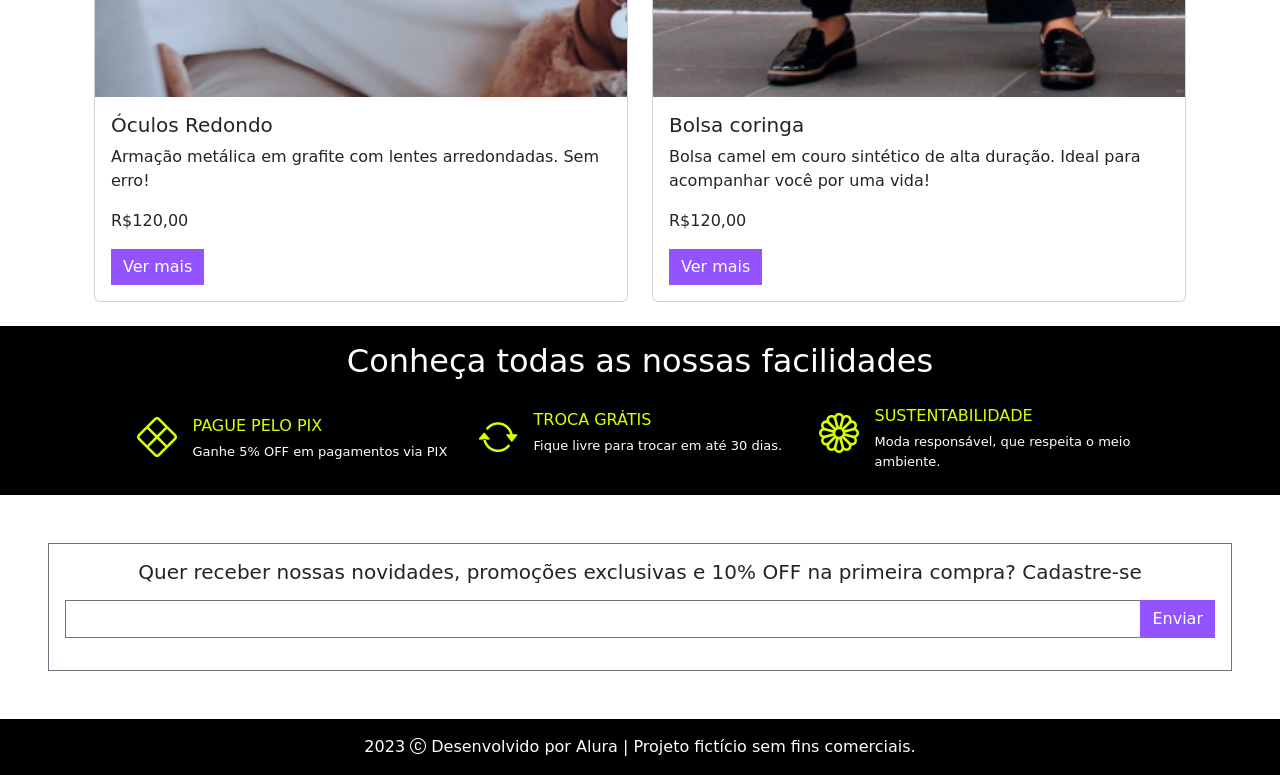
==== commit 7c6b6d1d: "ajuste do texto vislumbrado no carrossel" ====
--- a/index.html
+++ b/index.html
@@ -54,7 +54,8 @@
 
                 </ul>
                 <form class="d-flex" role="search">
-                    <input class="form-control me-2 rounded-0" type="search" placeholder="Pesquise o produto" aria-label="Pesquisar"/>
+                    <input class="form-control me-2 rounded-0" type="search" placeholder="Pesquise o produto"
+                        aria-label="Pesquisar" />
                     <button class="btn btn-outline-light rounded-0" type="submit">Buscar</button>
                 </form>
             </div>
@@ -78,10 +79,7 @@
                     alt="modelo feminina vestindo blusa rosa fluorescente em fundo lilás">
                 <img class="img-fluid d-none d-xl-block" src="./assets/Desktop/banner1-desktop.png"
                     alt="modelo feminina vestindo blusa rosa fluorescente em fundo lilás">
-                <div class="carousel-caption d-none d-md-block">
-                    <h5>First slide label</h5>
-                    <p>Some representative placeholder content for the first slide.</p>
-                </div>
+
             </div>
             <div class="carousel-item">
                 <img class="img-fluid d-md-none d-xl-none" src="./assets/Mobile/banner2-mobile.png"
@@ -90,9 +88,9 @@
                     alt="modelo feminina vestindo roupa preta em fundo salmão">
                 <img class="img-fluid d-none d-xl-block" src="./assets/Desktop/banner2-desktop.png"
                     alt="modelo feminina vestindo roupa preta em fundo salmão">
-                <div class="carousel-caption d-none d-md-block">
-                    <h5>Second slide label</h5>
-                    <p>Some representative placeholder content for the second slide.</p>
+                <div class="carousel-caption d-flex flex-column align-items-center justify-content-end h-100 top-0 start-0 w-100 pb-5">
+                    <h5 class="fw-bold">COLEÇÃO ATEMPORAL</h5>
+                    <p>Estilo e qualidade para durar.</p>
                 </div>
             </div>
             <div class="carousel-item">
@@ -102,21 +100,21 @@
                     alt="modelo masculino vestindo roupa social em fundo laranja">
                 <img class="img-fluid d-none d-xl-block" src="./assets/Desktop/banner3-desktop.png"
                     alt="modelo masculino vestindo roupa social em fundo laranja">
-                <div class="carousel-caption d-none d-md-block">
-                    <h5>Third slide label</h5>
-                    <p>Some representative placeholder content for the third slide.</p>
+                <div class="carousel-caption d-flex flex-column align-items-center justify-content-end h-100 top-0 start-0 w-100 pb-5">
+                    <h5 class="fw-bold">COLEÇÃO ATEMPORAL</h5>
+                    <p>Alto impacto visual, baixo impacto ambiental!</p>
                 </div>
             </div>
         </div>
         <button class="carousel-control-prev" type="button" data-bs-target="#carouselExampleCaptions"
             data-bs-slide="prev">
             <span class="carousel-control-prev-icon" aria-hidden="true"></span>
-            <span class="visually-hidden">Previous</span>
+            <span class="visually-hidden">Anterior</span>
         </button>
         <button class="carousel-control-next" type="button" data-bs-target="#carouselExampleCaptions"
             data-bs-slide="next">
             <span class="carousel-control-next-icon" aria-hidden="true"></span>
-            <span class="visually-hidden">Next</span>
+            <span class="visually-hidden">Próximo</span>
         </button>
     </div>
 
@@ -127,8 +125,10 @@
             <div class="card rounded-0 border-0">
                 <img class="d-md-none d-block d-xl-none" src="./assets/Mobile/categorias/categoria-camiseta.png"
                     alt="camiseta masculina de manga na cor verde, com bolco, com detalhe vermelho">
-                <img class="d-none d-md-block d-xl-none" src="./assets/Tablet/categorias/categoria-camiseta.png" alt="camiseta masculina de manga na cor verde, com bolco, com detalhe vermelho">
-                <img class="d-none d-md-none d-xl-block" src="./assets/Desktop/categorias/categoria-camiseta.png" alt="camiseta masculina de manga na cor verde, com bolco, com detalhe vermelho">
+                <img class="d-none d-md-block d-xl-none" src="./assets/Tablet/categorias/categoria-camiseta.png"
+                    alt="camiseta masculina de manga na cor verde, com bolco, com detalhe vermelho">
+                <img class="d-none d-md-none d-xl-block" src="./assets/Desktop/categorias/categoria-camiseta.png"
+                    alt="camiseta masculina de manga na cor verde, com bolco, com detalhe vermelho">
 
                 <div class="card-header bg-black text-bg-dark">
                     <p class="text-center">Camisetas</p>
@@ -138,9 +138,12 @@
 
         <div class="col-6 col-md-4 col-xl-2">
             <div class="card">
-                <img class="d-block d-md-none d-xl-none" src="./assets/Mobile/categorias/categoria-bolsas.png" alt="Bolsa marrom, fundo verde limao">
-                <img class="d-none d-md-block d-xl-none" src="./assets/Tablet/categorias/categoria-bolsas.png" alt="Bolsa marrom, fundo verde limao">
-                <img class="d-none d-md-none d-xl-block" src="./assets/Desktop/categorias/categoria-bolsa.png" alt="Bolsa marrom, fundo verde limao">
+                <img class="d-block d-md-none d-xl-none" src="./assets/Mobile/categorias/categoria-bolsas.png"
+                    alt="Bolsa marrom, fundo verde limao">
+                <img class="d-none d-md-block d-xl-none" src="./assets/Tablet/categorias/categoria-bolsas.png"
+                    alt="Bolsa marrom, fundo verde limao">
+                <img class="d-none d-md-none d-xl-block" src="./assets/Desktop/categorias/categoria-bolsa.png"
+                    alt="Bolsa marrom, fundo verde limao">
 
                 <div class="card-header bg-black text-bg-dark">
                     <p class="text-center">Bolsas</p>
@@ -151,9 +154,12 @@
 
         <div class="col-6 col-md-4 col-xl-2">
             <div class="card">
-                <img class="d-block d-md-none d-xl-none" src="./assets/Mobile/categorias/categoria-calcados.png" alt="Par de tênis colorido, fundo verde limao">
-                <img class="d-none d-md-block d-xl-none" src="./assets/Tablet/categorias/categoria-calcados.png" alt="Par de tênis colorido, fundo verde limao">
-                <img class="d-none d-md-none d-xl-block" src="./assets/Desktop/categorias/categoria-calcados.png" alt="Par de tênis colorido, fundo verde limao">
+                <img class="d-block d-md-none d-xl-none" src="./assets/Mobile/categorias/categoria-calcados.png"
+                    alt="Par de tênis colorido, fundo verde limao">
+                <img class="d-none d-md-block d-xl-none" src="./assets/Tablet/categorias/categoria-calcados.png"
+                    alt="Par de tênis colorido, fundo verde limao">
+                <img class="d-none d-md-none d-xl-block" src="./assets/Desktop/categorias/categoria-calcados.png"
+                    alt="Par de tênis colorido, fundo verde limao">
 
                 <div class="card-header bg-black text-bg-dark">
                     <p class="text-center">Calçados</p>
@@ -164,9 +170,12 @@
 
         <div class="col-6 col-md-4 col-xl-2">
             <div class="card">
-                <img class="d-block d-md-none d-xl-none" src="./assets/Mobile/categorias/categoria-calcas.png" alt="Amontoado de calças jeans, fundo verde limao">
-                <img class="d-none d-md-block d-xl-none" src="./assets/Tablet/categorias/categoria-calcas.png" alt="Amontoado de calças jeans, fundo verde limao">
-                <img class="d-none d-md-none d-xl-block" src="./assets/Desktop/categorias/categoria-calcas.png" alt="Amontoado de calças jeans, fundo verde limao">
+                <img class="d-block d-md-none d-xl-none" src="./assets/Mobile/categorias/categoria-calcas.png"
+                    alt="Amontoado de calças jeans, fundo verde limao">
+                <img class="d-none d-md-block d-xl-none" src="./assets/Tablet/categorias/categoria-calcas.png"
+                    alt="Amontoado de calças jeans, fundo verde limao">
+                <img class="d-none d-md-none d-xl-block" src="./assets/Desktop/categorias/categoria-calcas.png"
+                    alt="Amontoado de calças jeans, fundo verde limao">
 
                 <div class="card-header bg-black text-bg-dark">
                     <p class="text-center">Calças</p>
@@ -177,9 +186,12 @@
 
         <div class="col-6 col-md-4 col-xl-2">
             <div class="card">
-                <img class="d-block d-md-none d-xl-none" src="./assets/Mobile/categorias/categoria-casacos.png" alt="Casaco de manga longa na cor marrom, fundo verde limao">
-                <img class="d-none d-md-block d-xl-none" src="./assets/Tablet/categorias/categoria-casacos.png" alt="Casaco de manga longa na cor marrom, fundo verde limao">
-                <img class="d-none d-md-none d-xl-block" src="./assets/Desktop/categorias/categoria-casacos.png" alt="Casaco de manga longa na cor marrom, fundo verde limao">
+                <img class="d-block d-md-none d-xl-none" src="./assets/Mobile/categorias/categoria-casacos.png"
+                    alt="Casaco de manga longa na cor marrom, fundo verde limao">
+                <img class="d-none d-md-block d-xl-none" src="./assets/Tablet/categorias/categoria-casacos.png"
+                    alt="Casaco de manga longa na cor marrom, fundo verde limao">
+                <img class="d-none d-md-none d-xl-block" src="./assets/Desktop/categorias/categoria-casacos.png"
+                    alt="Casaco de manga longa na cor marrom, fundo verde limao">
 
                 <div class="card-header bg-black text-bg-dark">
                     <p class="text-center">Casacos</p>
@@ -190,9 +202,12 @@
 
         <div class="col-6 col-md-4 col-xl-2">
             <div class="card">
-                <img class="d-block d-md-none d-xl-none" src="./assets/Mobile/categorias/categoria-oculos.png" alt="Óculos de sol, com haste metaliza em tons dourados, fundo verde limao">
-                <img class="d-none d-md-block d-xl-none" src="./assets/Tablet/categorias/categoria-oculos.png" alt="Óculos de sol, com haste metaliza em tons dourados, fundo verde limao">
-                <img class="d-none d-md-none d-xl-block" src="./assets/Desktop/categorias/categoria-oculos.png" alt="Óculos de sol, com haste metaliza em tons dourados, fundo verde limao">
+                <img class="d-block d-md-none d-xl-none" src="./assets/Mobile/categorias/categoria-oculos.png"
+                    alt="Óculos de sol, com haste metaliza em tons dourados, fundo verde limao">
+                <img class="d-none d-md-block d-xl-none" src="./assets/Tablet/categorias/categoria-oculos.png"
+                    alt="Óculos de sol, com haste metaliza em tons dourados, fundo verde limao">
+                <img class="d-none d-md-none d-xl-block" src="./assets/Desktop/categorias/categoria-oculos.png"
+                    alt="Óculos de sol, com haste metaliza em tons dourados, fundo verde limao">
 
                 <div class="card-header bg-black text-bg-dark">
                     <p class="text-center">Óculos</p>
@@ -212,13 +227,17 @@
         <!-- g-4 (gutter 4) define o espaçamento entre os elementos filhos, o numero 4 representa o tamanho desse espaçamento em REM -->
         <div class="col-12 col-md-6 col-xxl-4 pb-4">
             <div class="card">
-                <img class="d-block d-md-none d-xl-none" src="./assets/Mobile/produtos/camiseta.png" alt="modelo masculino com camisa amarela, calça preta, touca preta, fundo parede de cimento">
-                <img class="d-none d-md-block d-xl-none" src="./assets/Tablet/produtos/camiseta.png" alt="modelo masculino com camisa amarela, calça preta, touca preta, fundo parede de cimento">
-                <img class="d-none d-md-none d-xl-block" src="./assets/Desktop/produtos/camiseta.png" alt="modelo masculino com camisa amarela, calça preta, touca preta, fundo parede de cimento">
+                <img class="d-block d-md-none d-xl-none" src="./assets/Mobile/produtos/camiseta.png"
+                    alt="modelo masculino com camisa amarela, calça preta, touca preta, fundo parede de cimento">
+                <img class="d-none d-md-block d-xl-none" src="./assets/Tablet/produtos/camiseta.png"
+                    alt="modelo masculino com camisa amarela, calça preta, touca preta, fundo parede de cimento">
+                <img class="d-none d-md-none d-xl-block" src="./assets/Desktop/produtos/camiseta.png"
+                    alt="modelo masculino com camisa amarela, calça preta, touca preta, fundo parede de cimento">
 
                 <div class="card-body">
                     <h5 class="card-title">Camiseta Conforto</h5>
-                    <p class="card-text">Multicores e tamanhos. Tecido de algodão 100%, fresquinho para o verão. Modelagem unissex.</p>
+                    <p class="card-text">Multicores e tamanhos. Tecido de algodão 100%, fresquinho para o verão.
+                        Modelagem unissex.</p>
                     <p>R$70,00</p>
                     <a href="#" class="btn btn-primary botao-lilas rounded-0 border-0">Ver mais</a>
                 </div>
@@ -228,9 +247,12 @@
 
         <div class="col-12 col-md-6 col-xxl-4 pb-4">
             <div class="card">
-                <img class="d-block d-md-none d-xl-none" src="./assets/Mobile/produtos/calca.png" alt="modelo feminina com blusa marrom, calça de alfaiataria bege, em paisagem com arbustos secos">
-                <img class="d-none d-md-block d-xl-none" src="./assets/Tablet/produtos/calca.png" alt="modelo feminina com blusa marrom, calça de alfaiataria bege, em paisagem com arbustos secos">
-                <img class="d-none d-md-none d-xl-block" src="./assets/Desktop/produtos/calca.png" alt="modelo feminina com blusa marrom, calça de alfaiataria bege, em paisagem com arbustos secos">
+                <img class="d-block d-md-none d-xl-none" src="./assets/Mobile/produtos/calca.png"
+                    alt="modelo feminina com blusa marrom, calça de alfaiataria bege, em paisagem com arbustos secos">
+                <img class="d-none d-md-block d-xl-none" src="./assets/Tablet/produtos/calca.png"
+                    alt="modelo feminina com blusa marrom, calça de alfaiataria bege, em paisagem com arbustos secos">
+                <img class="d-none d-md-none d-xl-block" src="./assets/Desktop/produtos/calca.png"
+                    alt="modelo feminina com blusa marrom, calça de alfaiataria bege, em paisagem com arbustos secos">
 
                 <div class="card-body">
                     <h5 class="card-title">Calça Alfaiataria</h5>
@@ -243,9 +265,12 @@
 
         <div class="col-12 col-md-6 col-xxl-4 pb-4">
             <div class="card">
-                <img class="d-block d-md-none d-xl-none" src="./assets/Mobile/produtos/tenis.png" alt="Tenis branco, por cima de uma poça de água">
-                <img class="d-none d-md-block d-xl-none" src="./assets/Tablet/produtos/tenis.png" alt="Tenis branco, por cima de uma poça de água">
-                <img class="d-none d-md-none d-xl-block" src="./assets/Desktop/produtos/tenis.png" alt="Tenis branco, por cima de uma poça de água">
+                <img class="d-block d-md-none d-xl-none" src="./assets/Mobile/produtos/tenis.png"
+                    alt="Tenis branco, por cima de uma poça de água">
+                <img class="d-none d-md-block d-xl-none" src="./assets/Tablet/produtos/tenis.png"
+                    alt="Tenis branco, por cima de uma poça de água">
+                <img class="d-none d-md-none d-xl-block" src="./assets/Desktop/produtos/tenis.png"
+                    alt="Tenis branco, por cima de uma poça de água">
 
                 <div class="card-body">
                     <h5 class="card-title">Tênis Chunky</h5>
@@ -258,9 +283,12 @@
 
         <div class="col-12 col-md-6 col-xxl-4 pb-4">
             <div class="card">
-                <img class="d-block d-md-none d-xl-none" src="./assets/Mobile/produtos/jaqueta-jeans.png" alt="Modelo masculino, vestindo uma jaqueta jeans, e com uma touca preta, fundo branco">
-                <img class="d-none d-md-block d-xl-none" src="./assets/Tablet/produtos/jaqueta-jeans.png" alt="Modelo masculino, vestindo uma jaqueta jeans, e com uma touca preta, fundo branco">
-                <img class="d-none d-md-none d-xl-block" src="./assets/Desktop/produtos/jaqueta-jeans.png" alt="Modelo masculino, vestindo uma jaqueta jeans, e com uma touca preta, fundo branco">
+                <img class="d-block d-md-none d-xl-none" src="./assets/Mobile/produtos/jaqueta-jeans.png"
+                    alt="Modelo masculino, vestindo uma jaqueta jeans, e com uma touca preta, fundo branco">
+                <img class="d-none d-md-block d-xl-none" src="./assets/Tablet/produtos/jaqueta-jeans.png"
+                    alt="Modelo masculino, vestindo uma jaqueta jeans, e com uma touca preta, fundo branco">
+                <img class="d-none d-md-none d-xl-block" src="./assets/Desktop/produtos/jaqueta-jeans.png"
+                    alt="Modelo masculino, vestindo uma jaqueta jeans, e com uma touca preta, fundo branco">
 
                 <div class="card-body">
                     <h5 class="card-title">Jaqueta Jeans</h5>
@@ -273,9 +301,12 @@
 
         <div class="col-12 col-md-6 col-xxl-4 pb-4">
             <div class="card">
-                <img class="d-block d-md-none d-xl-none" src="./assets/Mobile/produtos/oculos.png" alt="Modelo masculino, com blusa branca, oculos de lente com armação metalica na cor preta">
-                <img class="d-none d-md-block d-xl-none" src="./assets/Tablet/produtos/oculos.png" alt="Modelo masculino, com blusa branca, oculos de lente com armação metalica na cor preta">
-                <img class="d-none d-md-none d-xl-block" src="./assets/Desktop/produtos/oculos.png" alt="Modelo masculino, com blusa branca, oculos de lente com armação metalica na cor preta">
+                <img class="d-block d-md-none d-xl-none" src="./assets/Mobile/produtos/oculos.png"
+                    alt="Modelo masculino, com blusa branca, oculos de lente com armação metalica na cor preta">
+                <img class="d-none d-md-block d-xl-none" src="./assets/Tablet/produtos/oculos.png"
+                    alt="Modelo masculino, com blusa branca, oculos de lente com armação metalica na cor preta">
+                <img class="d-none d-md-none d-xl-block" src="./assets/Desktop/produtos/oculos.png"
+                    alt="Modelo masculino, com blusa branca, oculos de lente com armação metalica na cor preta">
 
                 <div class="card-body">
                     <h5 class="card-title">Óculos Redondo</h5>
@@ -288,13 +319,17 @@
 
         <div class="col-12 col-md-6 col-xxl-4 pb-4">
             <div class="card">
-                <img class="d-block d-md-none d-xl-none" src="./assets/Mobile/produtos/bolsa.png" alt="Bolsa bege, ambiente urbano">
-                <img class="d-none d-md-block d-xl-none" src="./assets/Tablet/produtos/bolsa.png" alt="Bolsa bege, ambiente urbano">
-                <img class="d-none d-md-none d-xl-block" src="./assets/Desktop/produtos/bolsa.png" alt="Bolsa bege, ambiente urbano">
+                <img class="d-block d-md-none d-xl-none" src="./assets/Mobile/produtos/bolsa.png"
+                    alt="Bolsa bege, ambiente urbano">
+                <img class="d-none d-md-block d-xl-none" src="./assets/Tablet/produtos/bolsa.png"
+                    alt="Bolsa bege, ambiente urbano">
+                <img class="d-none d-md-none d-xl-block" src="./assets/Desktop/produtos/bolsa.png"
+                    alt="Bolsa bege, ambiente urbano">
 
                 <div class="card-body">
                     <h5 class="card-title">Bolsa coringa</h5>
-                    <p class="card-text">Bolsa camel em couro sintético de alta duração. Ideal para acompanhar você por uma vida!</p>
+                    <p class="card-text">Bolsa camel em couro sintético de alta duração. Ideal para acompanhar você por
+                        uma vida!</p>
                     <p>R$120,00</p>
                     <a href="#" class="btn btn-primary botao-lilas rounded-0 border-0">Ver mais</a>
                 </div>
